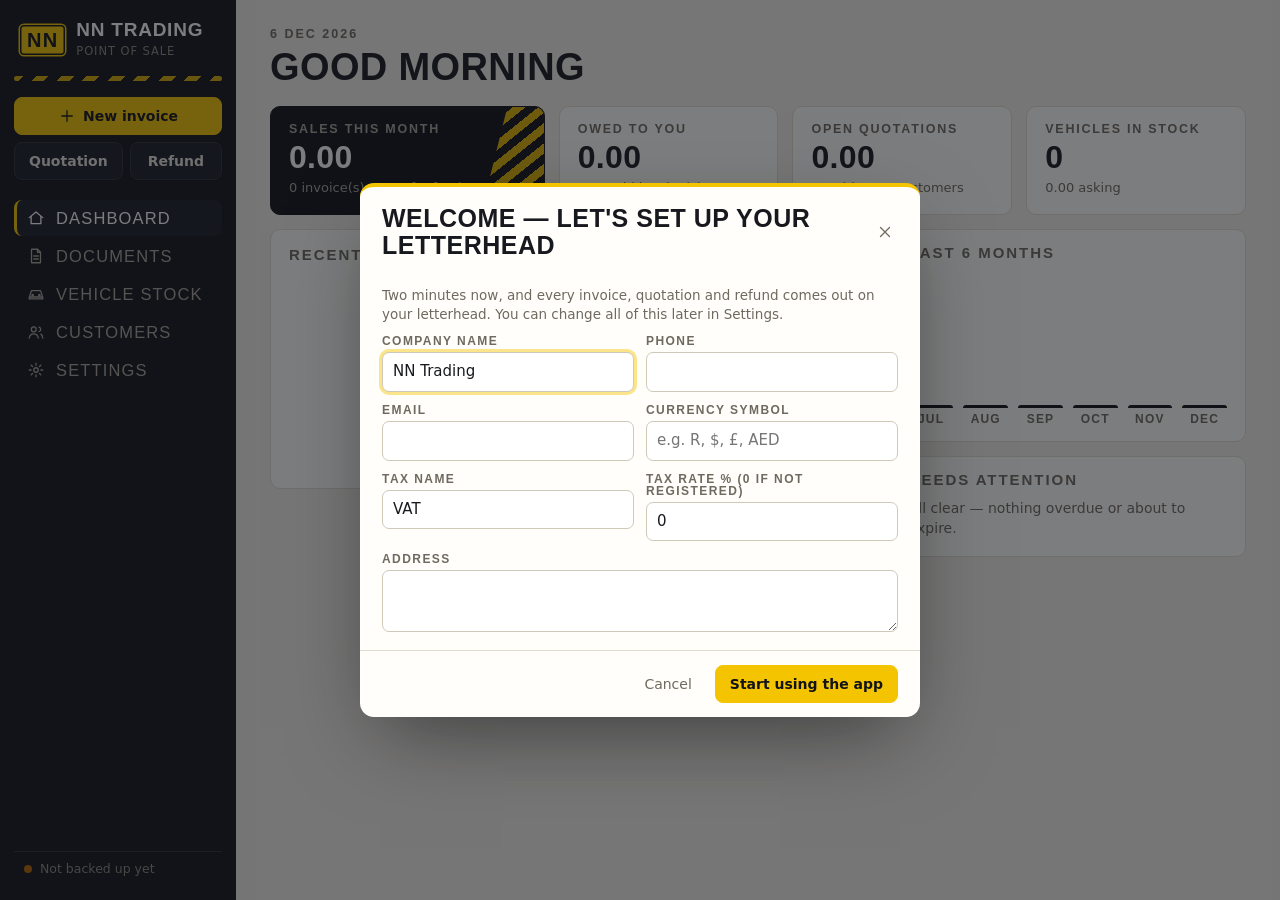
==== index.html @ a927625b "Build NN Trading point of sale Offline desktop POS for invoices, quotations and refunds on a configu" ====
<!DOCTYPE html>
<html lang="en">
<head>
<meta charset="utf-8">
<meta name="viewport" content="width=device-width, initial-scale=1">
<title>NN Trading — Point of Sale</title>
<link rel="icon" href="data:image/svg+xml,%3Csvg xmlns='http://www.w3.org/2000/svg' viewBox='0 0 64 64'%3E%3Crect width='64' height='64' rx='12' fill='%23f5c400'/%3E%3Ctext x='32' y='43' font-family='Arial Narrow,Arial' font-weight='700' font-size='30' text-anchor='middle' fill='%23111318'%3ENN%3C/text%3E%3C/svg%3E">
<link rel="stylesheet" href="assets/app.css">
</head>
<body>
<div id="app">
  <aside id="side" class="side"></aside>
  <main id="view" class="view"></main>
</div>
<div id="modal-root"></div>
<div id="toast" role="status"></div>
<div id="print-root"></div>
<script src="assets/js/store.js"></script>
<script src="assets/js/sheet.js"></script>
<script src="assets/js/app.js"></script>
</body>
</html>
---- assets/app.css ----
/* NN Trading POS */
@font-face { font-family: Barlow; font-weight: 400; src: url(fonts/barlow-latin-400-normal.woff2) format('woff2'); font-display: swap; }
@font-face { font-family: Barlow; font-weight: 500; src: url(fonts/barlow-latin-500-normal.woff2) format('woff2'); font-display: swap; }
@font-face { font-family: Barlow; font-weight: 600; src: url(fonts/barlow-latin-600-normal.woff2) format('woff2'); font-display: swap; }
@font-face { font-family: Barlow; font-weight: 700; src: url(fonts/barlow-latin-700-normal.woff2) format('woff2'); font-display: swap; }
@font-face { font-family: 'Barlow Condensed'; font-weight: 500; src: url(fonts/barlow-condensed-latin-500-normal.woff2) format('woff2'); font-display: swap; }
@font-face { font-family: 'Barlow Condensed'; font-weight: 600; src: url(fonts/barlow-condensed-latin-600-normal.woff2) format('woff2'); font-display: swap; }
@font-face { font-family: 'Barlow Condensed'; font-weight: 700; src: url(fonts/barlow-condensed-latin-700-normal.woff2) format('woff2'); font-display: swap; }

:root {
  --ink: #111318; --ink-2: #1b1e25; --ink-3: #2a2e37;
  --paper: #f2efe8; --card: #fffefb; --line: #e2ddd1; --line-2: #cfc9ba;
  --text: #17191e; --muted: #6f6a5f;
  --accent: #f5c400;
  --ok: #1f7a4d; --warn: #b86200; --bad: #c0321f; --info: #2456c4;
  --body: Barlow, 'Segoe UI', system-ui, sans-serif;
  --cond: 'Barlow Condensed', 'Arial Narrow', Barlow, sans-serif;
  --r: 10px;
}
* { box-sizing: border-box; }
html, body { margin: 0; }
body { font: 15px/1.45 var(--body); color: var(--text); background: var(--paper); -webkit-font-smoothing: antialiased; font-variant-numeric: tabular-nums; }
h1, h2, h3, h4, p { margin: 0; }
a { color: inherit; text-decoration: none; }
button, input, select, textarea { font: inherit; color: inherit; }
.ic { width: 18px; height: 18px; flex: none; }
.r { text-align: right; }
.nowrap { white-space: nowrap; }
.dim { color: var(--muted); }
.neg { color: var(--bad); } .pos { color: var(--ok); }

/* ---------- shell ---------- */
#app { display: grid; grid-template-columns: 236px minmax(0, 1fr); min-height: 100vh; }
.side { background: var(--ink); color: #d9d6ce; padding: 20px 14px 14px; display: flex; flex-direction: column; gap: 16px; position: sticky; top: 0; height: 100vh; }
.brand { display: flex; align-items: center; gap: 11px; padding: 0 6px; }
.brand img { width: 42px; height: 42px; object-fit: contain; background: #fff; border-radius: 6px; padding: 3px; }
.brand-mono { min-width: 42px; height: 30px; padding: 0 7px; display: grid; place-items: center; border-radius: 4px; color: #111318; font: 700 20px/1 var(--cond); letter-spacing: .06em; box-shadow: inset 0 0 0 1.500px #111318, 0 0 0 1.500px var(--accent); }
.brand b { display: block; color: #fff; font: 600 19px/1.100 var(--cond); letter-spacing: .04em; text-transform: uppercase; }
.brand i { display: block; font-style: normal; font-size: 11.500px; color: #8d897f; letter-spacing: .08em; text-transform: uppercase; margin-top: 2px; }
.hazard { height: 5px; border-radius: 3px; background: repeating-linear-gradient(-45deg, var(--accent) 0 9px, transparent 9px 18px); opacity: .85; }
.newbox { display: grid; gap: 7px; }
.newrow { display: grid; grid-template-columns: 1fr 1fr; gap: 7px; }
.side nav { display: grid; gap: 2px; margin-top: 4px; }
.side nav a { display: flex; align-items: center; gap: 11px; padding: 9px 10px; border-radius: 8px; font: 500 16.500px/1 var(--cond); letter-spacing: .07em; text-transform: uppercase; color: #a9a59b; border-left: 3px solid transparent; }
.side nav a:hover { color: #fff; background: var(--ink-2); }
.side nav a.on { color: #fff; background: var(--ink-2); border-left-color: var(--accent); }
.side-foot { margin-top: auto; display: flex; align-items: center; gap: 8px; font-size: 12.500px; color: #8d897f; padding: 8px 10px; border-top: 1px solid var(--ink-3); }
.side-foot:hover { color: #fff; }
.dot { width: 8px; height: 8px; border-radius: 50%; background: var(--warn); } .dot.ok { background: #3fbf7f; }

.view { padding: 28px 34px 110px; min-width: 0; }
.page-head { display: flex; align-items: flex-end; justify-content: space-between; gap: 20px; margin-bottom: 20px; }
.eyebrow { font: 600 12.500px/1 var(--cond); letter-spacing: .16em; text-transform: uppercase; color: var(--muted); margin-bottom: 7px; }
h1 { font: 700 38px/1 var(--cond); letter-spacing: .01em; text-transform: uppercase; display: flex; align-items: center; gap: 12px; flex-wrap: wrap; }
.h1-name { font-weight: 500; text-transform: none; }
h3 { font: 600 15px/1 var(--cond); letter-spacing: .13em; text-transform: uppercase; color: var(--muted); }
.backlink { display: inline-flex; align-items: center; gap: 2px; font: 600 12.500px/1 var(--cond); letter-spacing: .14em; text-transform: uppercase; color: var(--muted); margin-bottom: 8px; }
.backlink:hover { color: var(--text); }

/* ---------- buttons ---------- */
.btn { display: inline-flex; align-items: center; justify-content: center; gap: 7px; padding: 8px 14px; border-radius: 8px; border: 1px solid var(--line-2); background: var(--card); font-weight: 600; font-size: 14px; cursor: pointer; white-space: nowrap; transition: transform .06s, background .12s, border-color .12s; }
.btn:hover { border-color: var(--ink); }
.btn:active { transform: translateY(1px); }
.btn.primary { background: var(--accent); border-color: var(--accent); color: #111318; }
.btn.primary:hover { filter: brightness(1.060); border-color: #111318; }
.btn.accent { background: var(--ink); color: #fff; border-color: var(--ink); }
.btn.dark { background: var(--ink-2); border-color: var(--ink-3); color: #e6e3dc; }
.btn.dark:hover { border-color: #6b6f7a; }
.btn.ghost { border-color: transparent; background: transparent; color: var(--muted); }
.btn.ghost-dark { border-color: transparent; background: transparent; color: #a9a59b; }
.btn.danger { color: var(--bad); border-color: transparent; background: transparent; }
.btn.danger:hover { border-color: var(--bad); }
.btn.block { width: 100%; }
.btn.sm { padding: 4px 10px; font-size: 13px; }
.icon-btn { border: 0; background: transparent; padding: 4px; border-radius: 6px; cursor: pointer; color: var(--muted); display: grid; place-items: center; }
.icon-btn:hover { background: var(--line); color: var(--text); }
:focus-visible { outline: 2px solid var(--info); outline-offset: 2px; }

/* ---------- plate + pills ---------- */
.plate { display: inline-block; font: 600 15px/1 var(--cond); letter-spacing: .09em; padding: 5px 8px 4px; border-radius: 4px; background: var(--accent); color: #111318; box-shadow: inset 0 0 0 1.500px #111318; white-space: nowrap; text-transform: uppercase; }
.plate-quote { background: #fff; }
.plate-refund { background: #111318; color: #fff; }
h1 .plate { font-size: 24px; padding: 7px 11px 6px; }
.pill { display: inline-flex; align-items: center; gap: 6px; font: 600 12.500px/1 var(--cond); letter-spacing: .1em; text-transform: uppercase; padding: 5px 9px; border-radius: 99px; background: #eceae3; color: var(--muted); white-space: nowrap; }
.pill::before { content: ''; width: 6px; height: 6px; border-radius: 50%; background: currentColor; }
.pill-ok { background: #dff2e6; color: var(--ok); }
.pill-warn { background: #fbeacc; color: var(--warn); }
.pill-bad { background: #fbdcd6; color: var(--bad); }
.pill-open { background: #e1e9fb; color: var(--info); }
.pill-refund { background: #111318; color: #fff; }

/* ---------- cards / tables ---------- */
.card { background: var(--card); border: 1px solid var(--line); border-radius: var(--r); overflow: hidden; }
.card.pad { padding: 18px; }
.card.pad > h3 { margin-bottom: 14px; }
.card-head { display: flex; justify-content: space-between; align-items: center; padding: 15px 18px 11px; }
.card-head a { font-size: 13px; font-weight: 600; color: var(--muted); } .card-head a:hover { color: var(--text); }
.tbl { width: 100%; border-collapse: collapse; }
.tbl th { font: 600 12px/1 var(--cond); letter-spacing: .13em; text-transform: uppercase; color: var(--muted); text-align: left; padding: 10px 18px; border-bottom: 1px solid var(--line); }
.tbl th.r { text-align: right; }
.tbl td { padding: 11px 18px; border-bottom: 1px solid var(--line); vertical-align: middle; }
.tbl tbody tr:last-child td { border-bottom: 0; }
.tbl tbody tr { cursor: pointer; }
.tbl tbody tr:hover { background: #f8f5ee; }
.empty { padding: 44px 20px; text-align: center; display: grid; gap: 8px; justify-items: center; }
.empty b { font: 600 22px/1 var(--cond); text-transform: uppercase; letter-spacing: .04em; }
.empty p { color: var(--muted); max-width: 46ch; margin-bottom: 6px; }
.quiet { color: var(--muted); font-size: 14px; }
.card > .quiet { padding: 0 18px 18px; }
.hint { color: var(--muted); font-size: 13.500px; margin: 10px 0; }

.stats { display: grid; grid-template-columns: 1.250fr 1fr 1fr 1fr; gap: 14px; margin-bottom: 14px; }
.stat { background: var(--card); border: 1px solid var(--line); border-radius: var(--r); padding: 16px 18px; display: grid; gap: 6px; }
.stat span { font: 600 12.500px/1 var(--cond); letter-spacing: .14em; text-transform: uppercase; color: var(--muted); }
.stat b { font: 700 32px/1 var(--cond); letter-spacing: .01em; }
.stat i { font-style: normal; font-size: 13px; color: var(--muted); }
.stat-hero { background: var(--ink); border-color: var(--ink); color: #fff; position: relative; overflow: hidden; }
.stat-hero::after { content: ''; position: absolute; right: -14px; top: 0; bottom: 0; width: 64px; background: repeating-linear-gradient(-45deg, var(--accent) 0 9px, transparent 9px 18px); opacity: .9; transform: skewX(-14deg); }
.stat-hero span, .stat-hero i { color: #a9a59b; }
.dash-grid { display: grid; grid-template-columns: minmax(0, 1.700fr) minmax(280px, 1fr); gap: 14px; align-items: start; }
.dash-col { display: grid; gap: 14px; }
.bars { display: grid; grid-template-columns: repeat(6, 1fr); gap: 10px; height: 170px; padding: 6px 18px 16px; }
.bar { display: flex; flex-direction: column; justify-content: flex-end; align-items: center; gap: 5px; min-width: 0; }
.bar span { width: 100%; background: var(--ink); border-radius: 4px 4px 0 0; min-height: 2px; }
.bar:last-child span { background: var(--accent); box-shadow: inset 0 0 0 1.500px var(--ink); }
.bar em { font: 600 12px/1 var(--cond); font-style: normal; color: var(--muted); }
.bar i { font: 600 12px/1 var(--cond); font-style: normal; letter-spacing: .1em; text-transform: uppercase; color: var(--muted); }
.attn { display: flex; align-items: center; gap: 12px; padding: 10px 18px; border-top: 1px solid var(--line); }
.attn:hover { background: #f8f5ee; }
.attn span { flex: 1; min-width: 0; display: grid; } .attn i { font-style: normal; font-size: 12.500px; color: var(--bad); }

.tabs { display: flex; gap: 4px; margin-bottom: 14px; }
.tabs a { padding: 8px 14px; border-radius: 99px; font: 600 15px/1 var(--cond); letter-spacing: .09em; text-transform: uppercase; color: var(--muted); display: flex; gap: 8px; align-items: center; }
.tabs a i { font-style: normal; font-size: 12px; background: var(--line); border-radius: 99px; padding: 3px 7px; }
.tabs a.on { background: var(--ink); color: #fff; } .tabs a.on i { background: var(--accent); color: #111318; }
.search { width: min(420px, 100%); padding: 10px 14px; border-radius: 99px; border: 1px solid var(--line-2); background: var(--card); }

/* ---------- forms ---------- */
.grid { display: grid; gap: 12px; }
.g2 { grid-template-columns: repeat(2, minmax(0, 1fr)); } .g3 { grid-template-columns: repeat(3, minmax(0, 1fr)); } .g4 { grid-template-columns: repeat(4, minmax(0, 1fr)); }
.span2 { grid-column: span 2; } .span4 { grid-column: 1 / -1; } .span2g3 { grid-column: span 2; }
.grid + .grid { margin-top: 12px; }
.fld { display: grid; gap: 5px; align-content: start; min-width: 0; }
.fld > span { font: 600 12px/1 var(--cond); letter-spacing: .12em; text-transform: uppercase; color: var(--muted); }
.fld input:not([type=checkbox]):not([type=color]), .fld select, .fld textarea { width: 100%; padding: 8px 10px; border: 1px solid var(--line-2); border-radius: 7px; background: #fff; min-width: 0; }
.fld textarea { resize: vertical; min-height: 38px; }
.fld input:focus, .fld select:focus, .fld textarea:focus { outline: 0; border-color: var(--ink); box-shadow: 0 0 0 3px color-mix(in srgb, var(--accent) 45%, transparent); }
.fld output { padding: 8px 0; font-weight: 700; }
.fld + .fld:not(.grid > *) { margin-top: 12px; }
.check { display: flex; align-items: center; gap: 8px; font-size: 14px; padding: 3px 0; cursor: pointer; }
.check input { width: 16px; height: 16px; accent-color: var(--ink); }
.line { border: 1px solid var(--line); border-radius: 9px; padding: 12px 14px 14px; margin-bottom: 10px; background: #fbf9f4; border-left: 3px solid var(--ink); }
.line-top { display: flex; justify-content: space-between; align-items: center; margin-bottom: 8px; }
.line-tag { font: 600 13px/1 var(--cond); letter-spacing: .13em; text-transform: uppercase; }
.addrow { display: flex; gap: 8px; flex-wrap: wrap; margin-top: 4px; }

.editor { display: grid; grid-template-columns: minmax(0, 1fr) minmax(0, .920fr); gap: 22px; align-items: start; }
.ed-form { display: grid; gap: 14px; min-width: 0; }
.ed-form .page-head { margin-bottom: 4px; }
.ed-prev { position: sticky; top: 20px; min-width: 0; }
.prev-label { font: 600 12.500px/1 var(--cond); letter-spacing: .16em; text-transform: uppercase; color: var(--muted); margin-bottom: 9px; }
.sheet-fit { width: 100%; overflow: hidden; }
.sheet-fit .sheet { box-shadow: 0 1px 2px rgba(17, 19, 24, .08), 0 14px 34px -14px rgba(17, 19, 24, .3); }
.actionbar { position: fixed; left: 236px; right: 0; bottom: 0; background: var(--ink); color: #fff; display: flex; align-items: center; gap: 10px; padding: 12px 34px; z-index: 20; }
.ab-total { margin-right: auto; display: flex; align-items: baseline; gap: 12px; }
.ab-total span { font: 600 13px/1 var(--cond); letter-spacing: .16em; text-transform: uppercase; color: #a9a59b; }
.ab-total b { font: 700 30px/1 var(--cond); color: var(--accent); }

.toolbar { display: flex; gap: 8px; flex-wrap: wrap; margin-bottom: 18px; }
.docview { display: grid; grid-template-columns: minmax(0, 1fr) 290px; gap: 22px; align-items: start; }
.docview .sheet-fit { max-width: 860px; }
.doc-side { display: grid; gap: 14px; position: sticky; top: 20px; }
.kv { display: flex; justify-content: space-between; padding: 5px 0; } .kv span { color: var(--muted); }
.kv-big { border-top: 1px solid var(--line); margin-top: 6px; padding-top: 11px; } .kv-big b { font: 700 26px/1 var(--cond); }
.payrow { display: flex; justify-content: space-between; align-items: center; padding: 7px 0; border-bottom: 1px solid var(--line); }
.payrow span { display: grid; } .payrow i { font-style: normal; font-size: 12.500px; color: var(--muted); }
.doc-side .btn.block { margin-top: 12px; }
.linkrow { display: flex; justify-content: space-between; align-items: center; padding: 6px 0; } .linkrow i { font-style: normal; color: var(--muted); font-size: 13.500px; }

/* ---------- stock ---------- */
.veh-grid { display: grid; grid-template-columns: repeat(auto-fill, minmax(330px, 1fr)); gap: 14px; }
.veh { background: var(--card); border: 1px solid var(--line); border-radius: var(--r); padding: 16px 18px; display: grid; gap: 12px; border-top: 3px solid var(--ink); }
.veh.is-sold { border-top-color: var(--ok); }
.veh-top { display: flex; justify-content: space-between; gap: 10px; align-items: flex-start; }
.veh h3 { font: 700 23px/1.100 var(--cond); letter-spacing: .01em; color: var(--text); }
.veh p { color: var(--muted); font-size: 13.500px; margin-top: 3px; }
.veh-ids { display: flex; gap: 10px; align-items: center; flex-wrap: wrap; min-height: 24px; }
.vin { font: 500 13.500px/1 var(--cond); letter-spacing: .1em; color: var(--muted); }
.veh-money { display: grid; grid-template-columns: repeat(3, 1fr); gap: 8px; padding: 10px 0; border-top: 1px dashed var(--line-2); border-bottom: 1px dashed var(--line-2); }
.veh-money span { display: block; font: 600 11.500px/1 var(--cond); letter-spacing: .12em; text-transform: uppercase; color: var(--muted); margin-bottom: 5px; }
.veh-money b { font: 700 18px/1 var(--cond); }
.veh-acts { display: flex; gap: 8px; } .veh-acts .ghost { margin-left: auto; }

/* ---------- settings ---------- */
.lh-opts { display: flex; gap: 26px; flex-wrap: wrap; margin-bottom: 14px; }
.logo-row { display: flex; align-items: center; gap: 10px; }
.logo-row img { height: 44px; max-width: 130px; object-fit: contain; border: 1px solid var(--line); border-radius: 6px; padding: 3px; background: #fff; }
.logo-none { font-size: 13px; color: var(--muted); }
.swatches { display: flex; gap: 7px; align-items: center; }
.sw { width: 28px; height: 28px; border-radius: 50%; border: 2px solid #fff; box-shadow: 0 0 0 1px var(--line-2); cursor: pointer; padding: 0; }
.sw.on { box-shadow: 0 0 0 2px var(--ink); }
.swatches input[type=color] { width: 32px; height: 32px; padding: 0; border: 0; background: none; cursor: pointer; }
.seg { display: inline-flex; border: 1px solid var(--line-2); border-radius: 8px; overflow: hidden; }
.seg button { border: 0; background: #fff; padding: 7px 13px; font-weight: 600; font-size: 13.500px; cursor: pointer; }
.seg button.on { background: var(--ink); color: #fff; }
.numbox { display: grid; gap: 8px; padding: 12px; border: 1px solid var(--line); border-radius: 9px; background: #fbf9f4; }
.numbox b { font: 600 15px/1 var(--cond); letter-spacing: .1em; text-transform: uppercase; }
.numbox .fld + .fld { margin-top: 0; }

/* ---------- modal / toast ---------- */
.modal-back { position: fixed; inset: 0; background: rgba(17, 19, 24, .55); display: grid; place-items: center; padding: 20px; z-index: 50; }
.modal { background: var(--card); border-radius: 14px; width: min(560px, 100%); max-height: calc(100vh - 40px); display: flex; flex-direction: column; box-shadow: 0 30px 80px -20px rgba(0, 0, 0, .5); border-top: 4px solid var(--accent); }
.modal.wide { width: min(780px, 100%); }
.modal header { display: flex; justify-content: space-between; align-items: center; padding: 18px 22px 6px; }
.modal h2 { font: 700 25px/1.100 var(--cond); text-transform: uppercase; letter-spacing: .02em; }
.modal-body { padding: 10px 22px 18px; overflow: auto; }
.modal footer { display: flex; justify-content: flex-end; gap: 8px; padding: 14px 22px; border-top: 1px solid var(--line); }
.pickrow { width: 100%; display: flex; justify-content: space-between; align-items: center; gap: 12px; padding: 12px 14px; border: 1px solid var(--line); border-radius: 9px; background: #fff; cursor: pointer; text-align: left; margin-bottom: 8px; }
.pickrow:hover { border-color: var(--ink); }
.pickrow span { display: grid; } .pickrow i { font-style: normal; font-size: 13px; color: var(--muted); }
#toast { position: fixed; bottom: 84px; left: 50%; transform: translate(-50%, 20px); background: var(--ink); color: #fff; padding: 10px 18px; border-radius: 99px; font-weight: 600; opacity: 0; pointer-events: none; transition: .2s; z-index: 60; border-left: 4px solid var(--accent); }
#toast.on { opacity: 1; transform: translate(-50%, 0); }

/* ---------- the A4 sheet (letterhead) ---------- */
.sheet { --accent: #f5c400; width: 794px; min-height: 1123px; background: #fff; color: #14161a; padding: 46px 52px 40px; font: 12.500px/1.450 var(--body); display: flex; flex-direction: column; position: relative; -webkit-print-color-adjust: exact; print-color-adjust: exact; }
.sheet h4 { font: 600 10.500px/1 var(--cond); letter-spacing: .16em; text-transform: uppercase; color: #77726a; margin-bottom: 6px; }
.lh { display: flex; justify-content: space-between; align-items: center; gap: 30px; }
.lh-brand { display: flex; align-items: center; gap: 13px; }
.lh-logo { max-height: 54px; max-width: 150px; object-fit: contain; }
.lh-mono { font: 700 25px/1 var(--cond); letter-spacing: .07em; padding: 8px 10px 7px; background: var(--accent); color: #111318; border-radius: 5px; box-shadow: inset 0 0 0 2px #111318; }
.lh-name { font: 700 27px/1 var(--cond); letter-spacing: .05em; text-transform: uppercase; }
.lh-tag { font: 500 11.500px/1 var(--cond); letter-spacing: .2em; text-transform: uppercase; color: #77726a; margin-top: 5px; }
.lh-contact { text-align: right; font-size: 11px; line-height: 1.500; color: #3d4047; }
.lh-contact b { font: 700 10px/1 var(--cond); color: #111318; background: var(--accent); padding: 1px 4px; border-radius: 2px; margin-right: 3px; }
.lh-rule { height: 3px; margin: 14px 0 26px; background: linear-gradient(90deg, #111318 0 calc(100% - 96px), transparent 0), repeating-linear-gradient(-45deg, var(--accent) 0 6px, #111318 6px 12px); }
.lh-band .lh { background: #111318; color: #fff; margin: -46px -52px 0; padding: 30px 52px 26px; }
.lh-band .lh-contact { color: #c9c6be; } .lh-band .lh-tag { color: #a9a59b; }
.lh-band .lh-mono { box-shadow: none; }
.lh-band .lh-rule { margin: 0 -52px 26px; height: 7px; background: repeating-linear-gradient(-45deg, var(--accent) 0 8px, #111318 8px 16px); }
.lh-centre .lh { flex-direction: column; gap: 10px; text-align: center; }
.lh-centre .lh-brand { flex-direction: column; gap: 9px; }
.lh-centre .lh-contact { text-align: center; display: flex; flex-wrap: wrap; gap: 3px 16px; justify-content: center; }
.lh-centre .lh-contact br { display: none; }

.doc-head { display: flex; justify-content: space-between; align-items: flex-end; gap: 30px; margin-bottom: 22px; }
.doc-title { font: 700 40px/.900 var(--cond); text-transform: uppercase; letter-spacing: .01em; margin-bottom: 10px; }
.sheet .plate { font-size: 17px; padding: 6px 10px 5px; box-shadow: inset 0 0 0 1.500px #111318; }
.meta { min-width: 215px; }
.meta-row { display: flex; justify-content: space-between; gap: 20px; padding: 4px 0; border-bottom: 1px solid #e6e2d8; }
.meta-row span { font: 600 10.500px/1.600 var(--cond); letter-spacing: .14em; text-transform: uppercase; color: #77726a; }
.party { margin-bottom: 22px; padding-left: 12px; border-left: 3px solid var(--accent); }
.party-name { font-weight: 700; font-size: 15px; } .ghost { color: #c5c0b4; font-weight: 500; }
.party-lines { color: #3d4047; font-size: 11.500px; }

.items { width: 100%; border-collapse: collapse; }
.items th { background: #111318; color: #fff; font: 600 10.500px/1 var(--cond); letter-spacing: .15em; text-transform: uppercase; text-align: left; padding: 8px 10px; }
.items th.r, .items td.r { text-align: right; white-space: nowrap; }
.items td { padding: 10px; border-bottom: 1px solid #e6e2d8; vertical-align: top; }
.items tr { break-inside: avoid; }
.c-n { width: 30px; color: #9a958a; font: 600 12px/1.600 var(--cond); }
.it-title { font-weight: 700; font-size: 13px; }
.it-note { color: #55585f; font-size: 11.500px; margin-top: 3px; }
.it-empty { color: #c5c0b4; padding: 22px 10px; }
.specs { display: flex; flex-wrap: wrap; gap: 4px 14px; margin-top: 5px; }
.spec { font-size: 11.500px; white-space: nowrap; }
.spec i { font: 600 9.500px/1 var(--cond); font-style: normal; letter-spacing: .14em; text-transform: uppercase; color: #77726a; margin-right: 5px; }

.summary { display: flex; justify-content: space-between; gap: 34px; margin-top: 18px; break-inside: avoid; }
.sum-left { flex: 1; min-width: 0; display: grid; gap: 14px; align-content: start; }
.blk p { font-size: 11.500px; color: #2c2f36; }
.payline { display: flex; justify-content: space-between; gap: 12px; }
.totals { width: 270px; position: relative; align-self: flex-start; }
.t-row { display: flex; justify-content: space-between; gap: 16px; padding: 5px 10px; }
.t-total { background: #111318; color: #fff; margin-top: 6px; padding: 10px; border-radius: 4px; font: 700 20px/1 var(--cond); letter-spacing: .03em; text-transform: uppercase; align-items: baseline; border-left: 5px solid var(--accent); }
.t-small { font-size: 11px; color: #77726a; padding-top: 6px; }
.t-due { font-weight: 700; border-top: 2px solid #111318; margin-top: 4px; padding-top: 8px; font-size: 14px; }
.stamp { position: absolute; right: 8px; top: calc(100% + 18px); font: 700 30px/1 var(--cond); letter-spacing: .14em; text-transform: uppercase; color: #1f7a4d; border: 3px solid currentColor; border-radius: 6px; padding: 6px 14px 4px; transform: rotate(-8deg); opacity: .8; }
.stamp-ref { color: #c0321f; }

.sigs { display: grid; grid-template-columns: 1.300fr .700fr 1.300fr; gap: 26px; margin-top: auto; padding-top: 56px; break-inside: avoid; }
.sigs span { display: block; border-bottom: 1px solid #111318; height: 26px; }
.sigs em { font: 600 10px/1 var(--cond); font-style: normal; letter-spacing: .14em; text-transform: uppercase; color: #77726a; display: block; margin-top: 6px; }
.terms { margin-top: 22px; break-inside: avoid; } .terms p { font-size: 10.500px; color: #55585f; }
.sigs + .terms { margin-top: 22px; }
.sheet > .terms:not(.sigs + .terms) { margin-top: auto; padding-top: 30px; }
.sheet-foot { display: flex; justify-content: space-between; gap: 20px; margin-top: 16px; padding-top: 9px; border-top: 1px solid #111318; font: 500 10.500px/1.300 var(--cond); letter-spacing: .12em; text-transform: uppercase; color: #55585f; }

#print-root { display: none; }

@media (max-width: 1180px) {
  .editor, .docview, .dash-grid { grid-template-columns: minmax(0, 1fr); }
  .ed-prev, .doc-side { position: static; }
  .stats { grid-template-columns: 1fr 1fr; }
}

@page { size: A4; margin: 0; }
@media print {
  body { background: #fff; }
  #app, #modal-root, #toast { display: none !important; }
  #print-root { display: block; }
  #print-root .sheet { zoom: 1 !important; width: 210mm; min-height: 296mm; box-shadow: none; }
}

/* refinements */
.lh-opts .fld { margin-top: 0 !important; }
.tbl td:nth-child(3) { white-space: nowrap; }
.tbl td.dim { max-width: 260px; overflow: hidden; text-overflow: ellipsis; white-space: nowrap; }
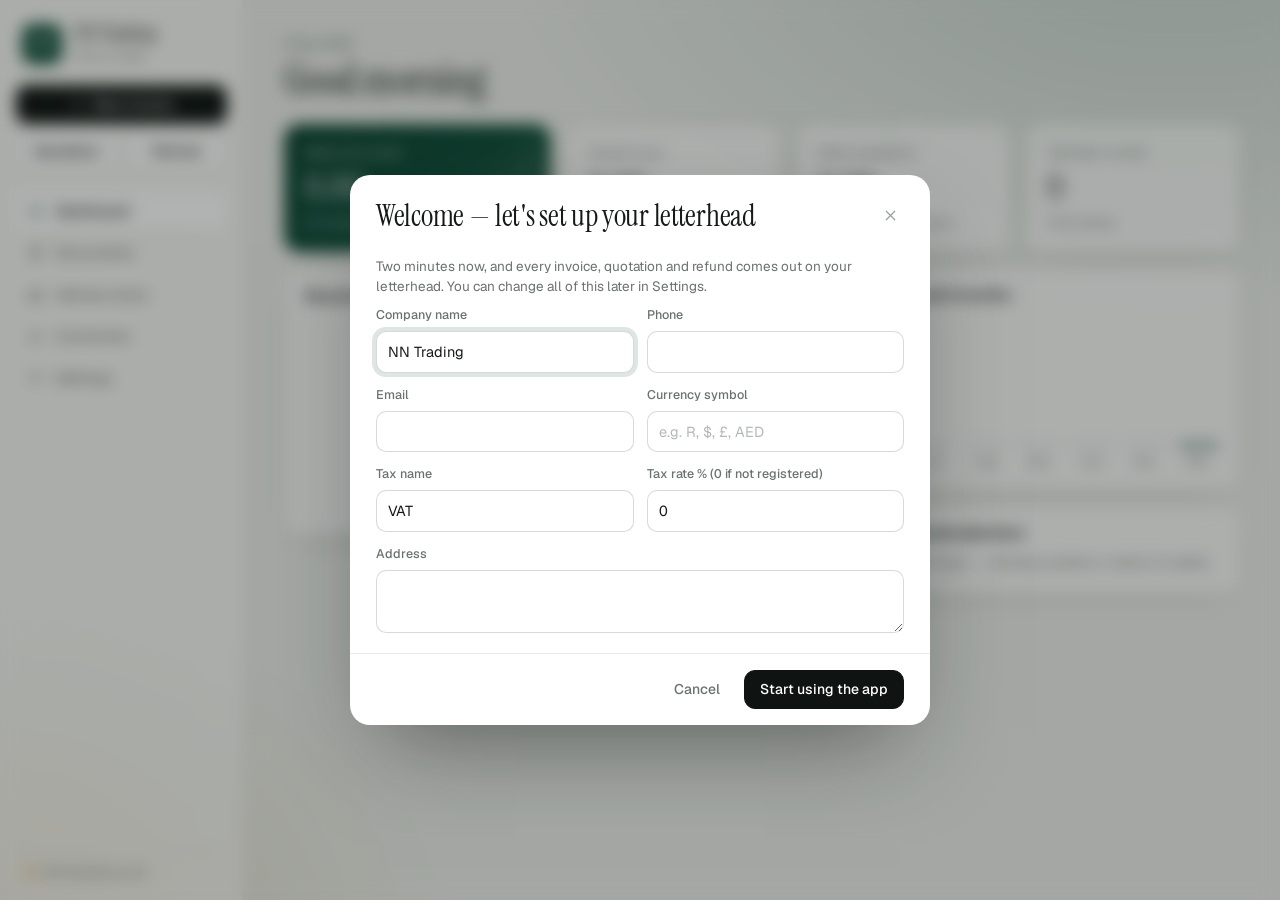
==== commit a8adb63f: "Redesign with a clean frosted-glass look and green accent Replace the yellow industrial theme with a" ====
--- a/index.html
+++ b/index.html
@@ -4,7 +4,7 @@
 <meta charset="utf-8">
 <meta name="viewport" content="width=device-width, initial-scale=1">
 <title>NN Trading — Point of Sale</title>
-<link rel="icon" href="data:image/svg+xml,%3Csvg xmlns='http://www.w3.org/2000/svg' viewBox='0 0 64 64'%3E%3Crect width='64' height='64' rx='12' fill='%23f5c400'/%3E%3Ctext x='32' y='43' font-family='Arial Narrow,Arial' font-weight='700' font-size='30' text-anchor='middle' fill='%23111318'%3ENN%3C/text%3E%3C/svg%3E">
+<link rel="icon" href="data:image/svg+xml,%3Csvg xmlns='http://www.w3.org/2000/svg' viewBox='0 0 64 64'%3E%3Crect width='64' height='64' rx='16' fill='%230f4d3a'/%3E%3Ctext x='32' y='43' font-family='Georgia,serif' font-style='italic' font-size='30' text-anchor='middle' fill='%23fff'%3ENN%3C/text%3E%3C/svg%3E">
 <link rel="stylesheet" href="assets/app.css">
 </head>
 <body>
--- a/assets/app.css
+++ b/assets/app.css
@@ -1,289 +1,303 @@
 /* NN Trading POS */
-@font-face { font-family: Barlow; font-weight: 400; src: url(fonts/barlow-latin-400-normal.woff2) format('woff2'); font-display: swap; }
-@font-face { font-family: Barlow; font-weight: 500; src: url(fonts/barlow-latin-500-normal.woff2) format('woff2'); font-display: swap; }
-@font-face { font-family: Barlow; font-weight: 600; src: url(fonts/barlow-latin-600-normal.woff2) format('woff2'); font-display: swap; }
-@font-face { font-family: Barlow; font-weight: 700; src: url(fonts/barlow-latin-700-normal.woff2) format('woff2'); font-display: swap; }
-@font-face { font-family: 'Barlow Condensed'; font-weight: 500; src: url(fonts/barlow-condensed-latin-500-normal.woff2) format('woff2'); font-display: swap; }
-@font-face { font-family: 'Barlow Condensed'; font-weight: 600; src: url(fonts/barlow-condensed-latin-600-normal.woff2) format('woff2'); font-display: swap; }
-@font-face { font-family: 'Barlow Condensed'; font-weight: 700; src: url(fonts/barlow-condensed-latin-700-normal.woff2) format('woff2'); font-display: swap; }
+@font-face { font-family: Geist; font-weight: 100 900; src: url(fonts/geist-latin-wght-normal.woff2) format('woff2'); font-display: swap; }
+@font-face { font-family: 'Instrument Serif'; font-weight: 400; src: url(fonts/instrument-serif-latin-400-normal.woff2) format('woff2'); font-display: swap; }
+@font-face { font-family: 'Instrument Serif'; font-weight: 400; font-style: italic; src: url(fonts/instrument-serif-latin-400-italic.woff2) format('woff2'); font-display: swap; }
 
 :root {
-  --ink: #111318; --ink-2: #1b1e25; --ink-3: #2a2e37;
-  --paper: #f2efe8; --card: #fffefb; --line: #e2ddd1; --line-2: #cfc9ba;
-  --text: #17191e; --muted: #6f6a5f;
-  --accent: #f5c400;
-  --ok: #1f7a4d; --warn: #b86200; --bad: #c0321f; --info: #2456c4;
-  --body: Barlow, 'Segoe UI', system-ui, sans-serif;
-  --cond: 'Barlow Condensed', 'Arial Narrow', Barlow, sans-serif;
-  --r: 10px;
+  --accent: #0f4d3a; --on-accent: #fff;
+  --accent-soft: color-mix(in srgb, var(--accent) 9%, #fff);
+  --ink: #0f1412; --text: #151a18; --muted: #6a726e; --faint: #98a09c;
+  --bg: #eceeea; --glass: rgba(255, 255, 255, .66); --solid: #fff;
+  --line: rgba(15, 20, 18, .09); --line-2: rgba(15, 20, 18, .16);
+  --ok: #17694a; --warn: #9a5b00; --bad: #b3261e; --info: #2b4f9e;
+  --body: Geist, 'Segoe UI', system-ui, sans-serif;
+  --serif: 'Instrument Serif', Georgia, 'Times New Roman', serif;
+  --r: 16px;
+  --shadow: 0 1px 1px rgba(15, 20, 18, .03), 0 10px 30px -18px rgba(15, 20, 18, .22);
 }
 * { box-sizing: border-box; }
 html, body { margin: 0; }
-body { font: 15px/1.45 var(--body); color: var(--text); background: var(--paper); -webkit-font-smoothing: antialiased; font-variant-numeric: tabular-nums; }
+body {
+  font: 14.500px/1.500 var(--body); color: var(--text); -webkit-font-smoothing: antialiased; font-variant-numeric: tabular-nums;
+  background:
+    radial-gradient(1100px 620px at 92% -8%, color-mix(in srgb, var(--accent) 16%, transparent), transparent 62%),
+    radial-gradient(900px 620px at -6% 104%, rgba(214, 199, 172, .55), transparent 60%),
+    var(--bg);
+  background-attachment: fixed;
+}
 h1, h2, h3, h4, p { margin: 0; }
 a { color: inherit; text-decoration: none; }
 button, input, select, textarea { font: inherit; color: inherit; }
-.ic { width: 18px; height: 18px; flex: none; }
+.ic { width: 17px; height: 17px; flex: none; }
 .r { text-align: right; }
 .nowrap { white-space: nowrap; }
 .dim { color: var(--muted); }
 .neg { color: var(--bad); } .pos { color: var(--ok); }
 
 /* ---------- shell ---------- */
-#app { display: grid; grid-template-columns: 236px minmax(0, 1fr); min-height: 100vh; }
-.side { background: var(--ink); color: #d9d6ce; padding: 20px 14px 14px; display: flex; flex-direction: column; gap: 16px; position: sticky; top: 0; height: 100vh; }
-.brand { display: flex; align-items: center; gap: 11px; padding: 0 6px; }
-.brand img { width: 42px; height: 42px; object-fit: contain; background: #fff; border-radius: 6px; padding: 3px; }
-.brand-mono { min-width: 42px; height: 30px; padding: 0 7px; display: grid; place-items: center; border-radius: 4px; color: #111318; font: 700 20px/1 var(--cond); letter-spacing: .06em; box-shadow: inset 0 0 0 1.500px #111318, 0 0 0 1.500px var(--accent); }
-.brand b { display: block; color: #fff; font: 600 19px/1.100 var(--cond); letter-spacing: .04em; text-transform: uppercase; }
-.brand i { display: block; font-style: normal; font-size: 11.500px; color: #8d897f; letter-spacing: .08em; text-transform: uppercase; margin-top: 2px; }
-.hazard { height: 5px; border-radius: 3px; background: repeating-linear-gradient(-45deg, var(--accent) 0 9px, transparent 9px 18px); opacity: .85; }
-.newbox { display: grid; gap: 7px; }
-.newrow { display: grid; grid-template-columns: 1fr 1fr; gap: 7px; }
-.side nav { display: grid; gap: 2px; margin-top: 4px; }
-.side nav a { display: flex; align-items: center; gap: 11px; padding: 9px 10px; border-radius: 8px; font: 500 16.500px/1 var(--cond); letter-spacing: .07em; text-transform: uppercase; color: #a9a59b; border-left: 3px solid transparent; }
-.side nav a:hover { color: #fff; background: var(--ink-2); }
-.side nav a.on { color: #fff; background: var(--ink-2); border-left-color: var(--accent); }
-.side-foot { margin-top: auto; display: flex; align-items: center; gap: 8px; font-size: 12.500px; color: #8d897f; padding: 8px 10px; border-top: 1px solid var(--ink-3); }
-.side-foot:hover { color: #fff; }
-.dot { width: 8px; height: 8px; border-radius: 50%; background: var(--warn); } .dot.ok { background: #3fbf7f; }
-
-.view { padding: 28px 34px 110px; min-width: 0; }
-.page-head { display: flex; align-items: flex-end; justify-content: space-between; gap: 20px; margin-bottom: 20px; }
-.eyebrow { font: 600 12.500px/1 var(--cond); letter-spacing: .16em; text-transform: uppercase; color: var(--muted); margin-bottom: 7px; }
-h1 { font: 700 38px/1 var(--cond); letter-spacing: .01em; text-transform: uppercase; display: flex; align-items: center; gap: 12px; flex-wrap: wrap; }
-.h1-name { font-weight: 500; text-transform: none; }
-h3 { font: 600 15px/1 var(--cond); letter-spacing: .13em; text-transform: uppercase; color: var(--muted); }
-.backlink { display: inline-flex; align-items: center; gap: 2px; font: 600 12.500px/1 var(--cond); letter-spacing: .14em; text-transform: uppercase; color: var(--muted); margin-bottom: 8px; }
+#app { display: grid; grid-template-columns: 244px minmax(0, 1fr); min-height: 100vh; }
+.side { background: rgba(255, 255, 255, .5); backdrop-filter: blur(22px) saturate(1.300); -webkit-backdrop-filter: blur(22px) saturate(1.300); border-right: 1px solid var(--line); padding: 22px 16px 14px; display: flex; flex-direction: column; gap: 20px; position: sticky; top: 0; height: 100vh; }
+.brand { display: flex; align-items: center; gap: 12px; padding: 0 6px; }
+.brand img { width: 40px; height: 40px; object-fit: contain; background: #fff; border-radius: 11px; padding: 3px; border: 1px solid var(--line); }
+.brand-mono { min-width: 40px; height: 40px; padding: 0 8px; display: grid; place-items: center; border-radius: 11px; background: var(--accent); color: var(--on-accent); font: italic 400 21px/1 var(--serif); letter-spacing: .02em; }
+.brand b { display: block; font: 400 21px/1.100 var(--serif); letter-spacing: -.005em; }
+.brand i { display: block; font-style: normal; font-size: 12px; color: var(--muted); margin-top: 2px; }
+.newbox { display: grid; gap: 8px; }
+.newrow { display: grid; grid-template-columns: 1fr 1fr; gap: 8px; }
+.side nav { display: grid; gap: 2px; }
+.side nav a { display: flex; align-items: center; gap: 11px; padding: 9px 11px; border-radius: 11px; font-weight: 500; color: var(--muted); }
+.side nav a:hover { color: var(--text); background: rgba(255, 255, 255, .6); }
+.side nav a.on { color: var(--text); background: var(--solid); box-shadow: var(--shadow); }
+.side nav a.on .ic { color: var(--accent); }
+.side-foot { margin-top: auto; display: flex; align-items: center; gap: 9px; font-size: 12.500px; color: var(--muted); padding: 10px 11px 4px; border-top: 1px solid var(--line); }
+.side-foot:hover { color: var(--text); }
+.dot { width: 7px; height: 7px; border-radius: 50%; background: #d08a1c; } .dot.ok { background: #2f9e6f; }
+
+.view { padding: 34px 40px 120px; min-width: 0; max-width: 1560px; }
+.page-head { display: flex; align-items: flex-end; justify-content: space-between; gap: 20px; margin-bottom: 22px; }
+.eyebrow { font-size: 13px; color: var(--muted); margin-bottom: 4px; }
+h1 { font: 400 42px/1.050 var(--serif); letter-spacing: -.012em; display: flex; align-items: center; gap: 14px; flex-wrap: wrap; }
+.h1-name { font-style: italic; }
+h3 { font: 600 14.500px/1.200 var(--body); letter-spacing: -.005em; }
+.backlink { display: inline-flex; align-items: center; gap: 2px; font-size: 13px; color: var(--muted); margin-bottom: 6px; margin-left: -5px; }
 .backlink:hover { color: var(--text); }
 
 /* ---------- buttons ---------- */
-.btn { display: inline-flex; align-items: center; justify-content: center; gap: 7px; padding: 8px 14px; border-radius: 8px; border: 1px solid var(--line-2); background: var(--card); font-weight: 600; font-size: 14px; cursor: pointer; white-space: nowrap; transition: transform .06s, background .12s, border-color .12s; }
-.btn:hover { border-color: var(--ink); }
+.btn { display: inline-flex; align-items: center; justify-content: center; gap: 7px; padding: 8px 15px; border-radius: 11px; border: 1px solid var(--line-2); background: var(--solid); font-weight: 500; font-size: 14px; cursor: pointer; white-space: nowrap; transition: transform .06s, background .15s, border-color .15s, box-shadow .15s; }
+.btn:hover { border-color: rgba(15, 20, 18, .34); }
 .btn:active { transform: translateY(1px); }
-.btn.primary { background: var(--accent); border-color: var(--accent); color: #111318; }
-.btn.primary:hover { filter: brightness(1.060); border-color: #111318; }
-.btn.accent { background: var(--ink); color: #fff; border-color: var(--ink); }
-.btn.dark { background: var(--ink-2); border-color: var(--ink-3); color: #e6e3dc; }
-.btn.dark:hover { border-color: #6b6f7a; }
-.btn.ghost { border-color: transparent; background: transparent; color: var(--muted); }
-.btn.ghost-dark { border-color: transparent; background: transparent; color: #a9a59b; }
+.btn.primary { background: var(--ink); border-color: var(--ink); color: #fff; }
+.btn.primary:hover { background: #232a27; }
+.btn.accent { background: var(--accent); color: var(--on-accent); border-color: var(--accent); }
+.btn.accent:hover { filter: brightness(1.120); }
+.btn.dark { background: rgba(255, 255, 255, .7); }
+.btn.ghost, .btn.ghost-dark { border-color: transparent; background: transparent; color: var(--muted); }
+.btn.ghost:hover, .btn.ghost-dark:hover { background: rgba(15, 20, 18, .05); color: var(--text); }
 .btn.danger { color: var(--bad); border-color: transparent; background: transparent; }
-.btn.danger:hover { border-color: var(--bad); }
+.btn.danger:hover { background: rgba(179, 38, 30, .07); }
 .btn.block { width: 100%; }
-.btn.sm { padding: 4px 10px; font-size: 13px; }
-.icon-btn { border: 0; background: transparent; padding: 4px; border-radius: 6px; cursor: pointer; color: var(--muted); display: grid; place-items: center; }
-.icon-btn:hover { background: var(--line); color: var(--text); }
-:focus-visible { outline: 2px solid var(--info); outline-offset: 2px; }
-
-/* ---------- plate + pills ---------- */
-.plate { display: inline-block; font: 600 15px/1 var(--cond); letter-spacing: .09em; padding: 5px 8px 4px; border-radius: 4px; background: var(--accent); color: #111318; box-shadow: inset 0 0 0 1.500px #111318; white-space: nowrap; text-transform: uppercase; }
-.plate-quote { background: #fff; }
-.plate-refund { background: #111318; color: #fff; }
-h1 .plate { font-size: 24px; padding: 7px 11px 6px; }
-.pill { display: inline-flex; align-items: center; gap: 6px; font: 600 12.500px/1 var(--cond); letter-spacing: .1em; text-transform: uppercase; padding: 5px 9px; border-radius: 99px; background: #eceae3; color: var(--muted); white-space: nowrap; }
+.btn.sm { padding: 4px 11px; font-size: 13px; border-radius: 9px; }
+.icon-btn { border: 0; background: transparent; padding: 5px; border-radius: 8px; cursor: pointer; color: var(--faint); display: grid; place-items: center; }
+.icon-btn:hover { background: rgba(15, 20, 18, .06); color: var(--text); }
+:focus-visible { outline: 2px solid color-mix(in srgb, var(--accent) 60%, transparent); outline-offset: 2px; }
+
+/* ---------- document number chip + status pills ---------- */
+.plate { display: inline-block; font: 500 13px/1 var(--body); letter-spacing: .02em; padding: 6px 9px; border-radius: 8px; background: var(--accent-soft); color: var(--accent); white-space: nowrap; border: 1px solid color-mix(in srgb, var(--accent) 16%, transparent); }
+.plate-quote { background: #fff; color: var(--text); border-color: var(--line-2); }
+.plate-refund { background: #f7eceb; color: #8c2a23; border-color: rgba(140, 42, 35, .16); }
+h1 .plate { font-size: 15px; padding: 8px 12px; transform: translateY(-2px); }
+.pill { display: inline-flex; align-items: center; gap: 7px; font-size: 12.500px; font-weight: 500; line-height: 1; padding: 5px 10px 5px 8px; border-radius: 99px; background: rgba(15, 20, 18, .05); color: var(--muted); white-space: nowrap; font-family: var(--body); }
 .pill::before { content: ''; width: 6px; height: 6px; border-radius: 50%; background: currentColor; }
-.pill-ok { background: #dff2e6; color: var(--ok); }
-.pill-warn { background: #fbeacc; color: var(--warn); }
-.pill-bad { background: #fbdcd6; color: var(--bad); }
-.pill-open { background: #e1e9fb; color: var(--info); }
-.pill-refund { background: #111318; color: #fff; }
+.pill-ok { background: #e2f1ea; color: var(--ok); }
+.pill-warn { background: #f8ecd4; color: var(--warn); }
+.pill-bad { background: #f8e1df; color: var(--bad); }
+.pill-open { background: #e4eaf7; color: var(--info); }
+.pill-refund { background: #f7eceb; color: #8c2a23; }
 
 /* ---------- cards / tables ---------- */
-.card { background: var(--card); border: 1px solid var(--line); border-radius: var(--r); overflow: hidden; }
-.card.pad { padding: 18px; }
-.card.pad > h3 { margin-bottom: 14px; }
-.card-head { display: flex; justify-content: space-between; align-items: center; padding: 15px 18px 11px; }
-.card-head a { font-size: 13px; font-weight: 600; color: var(--muted); } .card-head a:hover { color: var(--text); }
+.card { background: var(--glass); backdrop-filter: blur(18px); -webkit-backdrop-filter: blur(18px); border: 1px solid rgba(255, 255, 255, .8); outline: 1px solid var(--line); outline-offset: -1px; border-radius: var(--r); overflow: hidden; box-shadow: var(--shadow); }
+.card.pad { padding: 20px; }
+.card.pad > h3 { margin-bottom: 15px; }
+.card-head { display: flex; justify-content: space-between; align-items: center; padding: 17px 20px 10px; }
+.card-head a { font-size: 13px; color: var(--muted); } .card-head a:hover { color: var(--accent); }
 .tbl { width: 100%; border-collapse: collapse; }
-.tbl th { font: 600 12px/1 var(--cond); letter-spacing: .13em; text-transform: uppercase; color: var(--muted); text-align: left; padding: 10px 18px; border-bottom: 1px solid var(--line); }
+.tbl th { font-size: 12.500px; font-weight: 500; color: var(--muted); text-align: left; padding: 9px 20px; border-bottom: 1px solid var(--line); }
 .tbl th.r { text-align: right; }
-.tbl td { padding: 11px 18px; border-bottom: 1px solid var(--line); vertical-align: middle; }
+.tbl td { padding: 13px 20px; border-bottom: 1px solid var(--line); vertical-align: middle; }
+.tbl td b { font-weight: 600; }
+.tbl td:nth-child(3) { white-space: nowrap; }
+.tbl td.dim { max-width: 260px; overflow: hidden; text-overflow: ellipsis; white-space: nowrap; }
 .tbl tbody tr:last-child td { border-bottom: 0; }
-.tbl tbody tr { cursor: pointer; }
-.tbl tbody tr:hover { background: #f8f5ee; }
-.empty { padding: 44px 20px; text-align: center; display: grid; gap: 8px; justify-items: center; }
-.empty b { font: 600 22px/1 var(--cond); text-transform: uppercase; letter-spacing: .04em; }
-.empty p { color: var(--muted); max-width: 46ch; margin-bottom: 6px; }
+.tbl tbody tr { cursor: pointer; transition: background .12s; }
+.tbl tbody tr:hover { background: rgba(255, 255, 255, .75); }
+.empty { padding: 52px 20px; text-align: center; display: grid; gap: 8px; justify-items: center; }
+.empty b { font: 400 27px/1.100 var(--serif); }
+.empty p { color: var(--muted); max-width: 46ch; margin-bottom: 8px; }
 .quiet { color: var(--muted); font-size: 14px; }
-.card > .quiet { padding: 0 18px 18px; }
+.card > .quiet { padding: 0 20px 20px; }
 .hint { color: var(--muted); font-size: 13.500px; margin: 10px 0; }
 
-.stats { display: grid; grid-template-columns: 1.250fr 1fr 1fr 1fr; gap: 14px; margin-bottom: 14px; }
-.stat { background: var(--card); border: 1px solid var(--line); border-radius: var(--r); padding: 16px 18px; display: grid; gap: 6px; }
-.stat span { font: 600 12.500px/1 var(--cond); letter-spacing: .14em; text-transform: uppercase; color: var(--muted); }
-.stat b { font: 700 32px/1 var(--cond); letter-spacing: .01em; }
-.stat i { font-style: normal; font-size: 13px; color: var(--muted); }
-.stat-hero { background: var(--ink); border-color: var(--ink); color: #fff; position: relative; overflow: hidden; }
-.stat-hero::after { content: ''; position: absolute; right: -14px; top: 0; bottom: 0; width: 64px; background: repeating-linear-gradient(-45deg, var(--accent) 0 9px, transparent 9px 18px); opacity: .9; transform: skewX(-14deg); }
-.stat-hero span, .stat-hero i { color: #a9a59b; }
-.dash-grid { display: grid; grid-template-columns: minmax(0, 1.700fr) minmax(280px, 1fr); gap: 14px; align-items: start; }
-.dash-col { display: grid; gap: 14px; }
-.bars { display: grid; grid-template-columns: repeat(6, 1fr); gap: 10px; height: 170px; padding: 6px 18px 16px; }
-.bar { display: flex; flex-direction: column; justify-content: flex-end; align-items: center; gap: 5px; min-width: 0; }
-.bar span { width: 100%; background: var(--ink); border-radius: 4px 4px 0 0; min-height: 2px; }
-.bar:last-child span { background: var(--accent); box-shadow: inset 0 0 0 1.500px var(--ink); }
-.bar em { font: 600 12px/1 var(--cond); font-style: normal; color: var(--muted); }
-.bar i { font: 600 12px/1 var(--cond); font-style: normal; letter-spacing: .1em; text-transform: uppercase; color: var(--muted); }
-.attn { display: flex; align-items: center; gap: 12px; padding: 10px 18px; border-top: 1px solid var(--line); }
-.attn:hover { background: #f8f5ee; }
-.attn span { flex: 1; min-width: 0; display: grid; } .attn i { font-style: normal; font-size: 12.500px; color: var(--bad); }
-
-.tabs { display: flex; gap: 4px; margin-bottom: 14px; }
-.tabs a { padding: 8px 14px; border-radius: 99px; font: 600 15px/1 var(--cond); letter-spacing: .09em; text-transform: uppercase; color: var(--muted); display: flex; gap: 8px; align-items: center; }
-.tabs a i { font-style: normal; font-size: 12px; background: var(--line); border-radius: 99px; padding: 3px 7px; }
-.tabs a.on { background: var(--ink); color: #fff; } .tabs a.on i { background: var(--accent); color: #111318; }
-.search { width: min(420px, 100%); padding: 10px 14px; border-radius: 99px; border: 1px solid var(--line-2); background: var(--card); }
+.stats { display: grid; grid-template-columns: 1.250fr 1fr 1fr 1fr; gap: 16px; margin-bottom: 16px; }
+.stat { background: var(--glass); backdrop-filter: blur(18px); -webkit-backdrop-filter: blur(18px); border: 1px solid rgba(255, 255, 255, .8); outline: 1px solid var(--line); outline-offset: -1px; border-radius: var(--r); padding: 18px 20px; display: grid; gap: 8px; box-shadow: var(--shadow); align-content: start; }
+.stat span { font-size: 13px; color: var(--muted); }
+.stat b { font: 400 36px/1 var(--serif); letter-spacing: -.01em; }
+.stat i { font-style: normal; font-size: 12.500px; color: var(--muted); }
+.stat-hero { background: linear-gradient(145deg, color-mix(in srgb, var(--accent) 86%, #000), var(--accent) 55%, color-mix(in srgb, var(--accent) 80%, #fff)); border-color: transparent; outline: 0; color: var(--on-accent); }
+.stat-hero span, .stat-hero i { color: inherit; opacity: .72; }
+.dash-grid { display: grid; grid-template-columns: minmax(0, 1.700fr) minmax(290px, 1fr); gap: 16px; align-items: start; }
+.dash-col { display: grid; gap: 16px; }
+.bars { display: grid; grid-template-columns: repeat(6, 1fr); gap: 12px; height: 176px; padding: 6px 20px 18px; }
+.bar { display: flex; flex-direction: column; justify-content: flex-end; align-items: center; gap: 6px; min-width: 0; }
+.bar span { width: 100%; background: color-mix(in srgb, var(--accent) 20%, #fff); border-radius: 7px; min-height: 3px; }
+.bar:last-child span { background: var(--accent); }
+.bar em { font-size: 11.500px; font-style: normal; color: var(--muted); }
+.bar i { font-size: 12px; font-style: normal; color: var(--muted); }
+.attn { display: flex; align-items: center; gap: 12px; padding: 12px 20px; border-top: 1px solid var(--line); }
+.attn:hover { background: rgba(255, 255, 255, .75); }
+.attn span { flex: 1; min-width: 0; display: grid; } .attn b { font-weight: 600; } .attn i { font-style: normal; font-size: 12.500px; color: var(--bad); }
+.attn strong { font-weight: 600; }
+
+.tabs { display: inline-flex; gap: 2px; margin-bottom: 16px; padding: 4px; border-radius: 13px; background: rgba(15, 20, 18, .05); }
+.tabs a { padding: 7px 13px; border-radius: 10px; font-weight: 500; color: var(--muted); display: flex; gap: 8px; align-items: center; }
+.tabs a i { font-style: normal; font-size: 12px; color: var(--faint); }
+.tabs a.on { background: var(--solid); color: var(--text); box-shadow: var(--shadow); } .tabs a.on i { color: var(--accent); }
+.search { width: min(420px, 100%); padding: 10px 16px; border-radius: 12px; border: 1px solid var(--line-2); background: rgba(255, 255, 255, .8); }
+.search:focus { outline: 0; border-color: var(--accent); box-shadow: 0 0 0 4px color-mix(in srgb, var(--accent) 14%, transparent); }
 
 /* ---------- forms ---------- */
-.grid { display: grid; gap: 12px; }
+.grid { display: grid; gap: 13px; }
 .g2 { grid-template-columns: repeat(2, minmax(0, 1fr)); } .g3 { grid-template-columns: repeat(3, minmax(0, 1fr)); } .g4 { grid-template-columns: repeat(4, minmax(0, 1fr)); }
 .span2 { grid-column: span 2; } .span4 { grid-column: 1 / -1; } .span2g3 { grid-column: span 2; }
-.grid + .grid { margin-top: 12px; }
-.fld { display: grid; gap: 5px; align-content: start; min-width: 0; }
-.fld > span { font: 600 12px/1 var(--cond); letter-spacing: .12em; text-transform: uppercase; color: var(--muted); }
-.fld input:not([type=checkbox]):not([type=color]), .fld select, .fld textarea { width: 100%; padding: 8px 10px; border: 1px solid var(--line-2); border-radius: 7px; background: #fff; min-width: 0; }
-.fld textarea { resize: vertical; min-height: 38px; }
-.fld input:focus, .fld select:focus, .fld textarea:focus { outline: 0; border-color: var(--ink); box-shadow: 0 0 0 3px color-mix(in srgb, var(--accent) 45%, transparent); }
-.fld output { padding: 8px 0; font-weight: 700; }
-.fld + .fld:not(.grid > *) { margin-top: 12px; }
-.check { display: flex; align-items: center; gap: 8px; font-size: 14px; padding: 3px 0; cursor: pointer; }
-.check input { width: 16px; height: 16px; accent-color: var(--ink); }
-.line { border: 1px solid var(--line); border-radius: 9px; padding: 12px 14px 14px; margin-bottom: 10px; background: #fbf9f4; border-left: 3px solid var(--ink); }
-.line-top { display: flex; justify-content: space-between; align-items: center; margin-bottom: 8px; }
-.line-tag { font: 600 13px/1 var(--cond); letter-spacing: .13em; text-transform: uppercase; }
+.grid + .grid { margin-top: 13px; }
+.fld { display: grid; gap: 6px; align-content: start; min-width: 0; }
+.fld > span { font-size: 12.500px; font-weight: 500; color: var(--muted); }
+.fld input:not([type=checkbox]):not([type=color]), .fld select, .fld textarea { width: 100%; padding: 9px 11px; border: 1px solid var(--line-2); border-radius: 10px; background: #fff; min-width: 0; transition: border-color .15s, box-shadow .15s; }
+.fld textarea { resize: vertical; min-height: 40px; }
+.fld input::placeholder, .fld textarea::placeholder { color: #b3bab6; }
+.fld input:focus, .fld select:focus, .fld textarea:focus { outline: 0; border-color: var(--accent); box-shadow: 0 0 0 4px color-mix(in srgb, var(--accent) 14%, transparent); }
+.fld output { padding: 9px 0; font-weight: 600; }
+.fld + .fld:not(.grid > *) { margin-top: 13px; }
+.check { display: flex; align-items: center; gap: 9px; font-size: 14px; padding: 3px 0; cursor: pointer; }
+.check input { width: 16px; height: 16px; accent-color: var(--accent); }
+.line { border: 1px solid var(--line); border-radius: 13px; padding: 13px 15px 15px; margin-bottom: 11px; background: rgba(255, 255, 255, .6); }
+.line-top { display: flex; justify-content: space-between; align-items: center; margin-bottom: 9px; }
+.line-tag { font-size: 12.500px; font-weight: 600; color: var(--accent); }
 .addrow { display: flex; gap: 8px; flex-wrap: wrap; margin-top: 4px; }
 
-.editor { display: grid; grid-template-columns: minmax(0, 1fr) minmax(0, .920fr); gap: 22px; align-items: start; }
-.ed-form { display: grid; gap: 14px; min-width: 0; }
+.editor { display: grid; grid-template-columns: minmax(0, 1fr) minmax(0, .920fr); gap: 26px; align-items: start; }
+.ed-form { display: grid; gap: 16px; min-width: 0; }
 .ed-form .page-head { margin-bottom: 4px; }
-.ed-prev { position: sticky; top: 20px; min-width: 0; }
-.prev-label { font: 600 12.500px/1 var(--cond); letter-spacing: .16em; text-transform: uppercase; color: var(--muted); margin-bottom: 9px; }
-.sheet-fit { width: 100%; overflow: hidden; }
-.sheet-fit .sheet { box-shadow: 0 1px 2px rgba(17, 19, 24, .08), 0 14px 34px -14px rgba(17, 19, 24, .3); }
-.actionbar { position: fixed; left: 236px; right: 0; bottom: 0; background: var(--ink); color: #fff; display: flex; align-items: center; gap: 10px; padding: 12px 34px; z-index: 20; }
+.ed-prev { position: sticky; top: 22px; min-width: 0; }
+.prev-label { font-size: 13px; color: var(--muted); margin-bottom: 10px; }
+.sheet-fit { width: 100%; overflow: hidden; border-radius: 6px; box-shadow: 0 1px 2px rgba(15, 20, 18, .06), 0 24px 50px -28px rgba(15, 20, 18, .38); }
+.actionbar { position: fixed; left: 244px; right: 0; bottom: 0; background: rgba(255, 255, 255, .78); backdrop-filter: blur(22px) saturate(1.300); -webkit-backdrop-filter: blur(22px) saturate(1.300); border-top: 1px solid var(--line); display: flex; align-items: center; gap: 10px; padding: 13px 40px; z-index: 20; }
 .ab-total { margin-right: auto; display: flex; align-items: baseline; gap: 12px; }
-.ab-total span { font: 600 13px/1 var(--cond); letter-spacing: .16em; text-transform: uppercase; color: #a9a59b; }
-.ab-total b { font: 700 30px/1 var(--cond); color: var(--accent); }
-
-.toolbar { display: flex; gap: 8px; flex-wrap: wrap; margin-bottom: 18px; }
-.docview { display: grid; grid-template-columns: minmax(0, 1fr) 290px; gap: 22px; align-items: start; }
+.ab-total span { font-size: 13px; color: var(--muted); }
+.ab-total b { font: 400 32px/1 var(--serif); color: var(--accent); }
+
+.toolbar { display: flex; gap: 8px; flex-wrap: wrap; margin-bottom: 20px; }
+.docview { display: grid; grid-template-columns: minmax(0, 1fr) 300px; gap: 26px; align-items: start; }
 .docview .sheet-fit { max-width: 860px; }
-.doc-side { display: grid; gap: 14px; position: sticky; top: 20px; }
-.kv { display: flex; justify-content: space-between; padding: 5px 0; } .kv span { color: var(--muted); }
-.kv-big { border-top: 1px solid var(--line); margin-top: 6px; padding-top: 11px; } .kv-big b { font: 700 26px/1 var(--cond); }
-.payrow { display: flex; justify-content: space-between; align-items: center; padding: 7px 0; border-bottom: 1px solid var(--line); }
-.payrow span { display: grid; } .payrow i { font-style: normal; font-size: 12.500px; color: var(--muted); }
-.doc-side .btn.block { margin-top: 12px; }
+.doc-side { display: grid; gap: 16px; position: sticky; top: 22px; }
+.kv { display: flex; justify-content: space-between; padding: 5px 0; } .kv span { color: var(--muted); } .kv b { font-weight: 600; }
+.kv-big { border-top: 1px solid var(--line); margin-top: 8px; padding-top: 13px; align-items: baseline; } .kv-big b { font: 400 30px/1 var(--serif); }
+.payrow { display: flex; justify-content: space-between; align-items: center; padding: 8px 0; border-bottom: 1px solid var(--line); }
+.payrow span { display: grid; } .payrow b { font-weight: 600; } .payrow i { font-style: normal; font-size: 12.500px; color: var(--muted); }
+.doc-side .btn.block { margin-top: 13px; }
 .linkrow { display: flex; justify-content: space-between; align-items: center; padding: 6px 0; } .linkrow i { font-style: normal; color: var(--muted); font-size: 13.500px; }
 
 /* ---------- stock ---------- */
-.veh-grid { display: grid; grid-template-columns: repeat(auto-fill, minmax(330px, 1fr)); gap: 14px; }
-.veh { background: var(--card); border: 1px solid var(--line); border-radius: var(--r); padding: 16px 18px; display: grid; gap: 12px; border-top: 3px solid var(--ink); }
-.veh.is-sold { border-top-color: var(--ok); }
+.veh-grid { display: grid; grid-template-columns: repeat(auto-fill, minmax(340px, 1fr)); gap: 16px; }
+.veh { background: var(--glass); backdrop-filter: blur(18px); -webkit-backdrop-filter: blur(18px); border: 1px solid rgba(255, 255, 255, .8); outline: 1px solid var(--line); outline-offset: -1px; border-radius: var(--r); padding: 20px; display: grid; gap: 14px; box-shadow: var(--shadow); }
 .veh-top { display: flex; justify-content: space-between; gap: 10px; align-items: flex-start; }
-.veh h3 { font: 700 23px/1.100 var(--cond); letter-spacing: .01em; color: var(--text); }
-.veh p { color: var(--muted); font-size: 13.500px; margin-top: 3px; }
-.veh-ids { display: flex; gap: 10px; align-items: center; flex-wrap: wrap; min-height: 24px; }
-.vin { font: 500 13.500px/1 var(--cond); letter-spacing: .1em; color: var(--muted); }
-.veh-money { display: grid; grid-template-columns: repeat(3, 1fr); gap: 8px; padding: 10px 0; border-top: 1px dashed var(--line-2); border-bottom: 1px dashed var(--line-2); }
-.veh-money span { display: block; font: 600 11.500px/1 var(--cond); letter-spacing: .12em; text-transform: uppercase; color: var(--muted); margin-bottom: 5px; }
-.veh-money b { font: 700 18px/1 var(--cond); }
+.veh h3 { font: 400 25px/1.100 var(--serif); letter-spacing: -.008em; }
+.veh p { color: var(--muted); font-size: 13.500px; margin-top: 4px; }
+.veh-ids { display: flex; gap: 10px; align-items: center; flex-wrap: wrap; min-height: 26px; }
+.veh-ids .plate { background: #fff; color: var(--text); border-color: var(--line-2); font-weight: 600; letter-spacing: .06em; }
+.vin { font-size: 12.500px; letter-spacing: .04em; color: var(--muted); }
+.veh-money { display: grid; grid-template-columns: repeat(3, 1fr); gap: 8px; padding: 13px 0; border-top: 1px solid var(--line); border-bottom: 1px solid var(--line); }
+.veh-money span { display: block; font-size: 12px; color: var(--muted); margin-bottom: 3px; }
+.veh-money b { font-weight: 600; font-size: 15px; }
 .veh-acts { display: flex; gap: 8px; } .veh-acts .ghost { margin-left: auto; }
+.veh.is-sold { opacity: .92; }
 
 /* ---------- settings ---------- */
-.lh-opts { display: flex; gap: 26px; flex-wrap: wrap; margin-bottom: 14px; }
-.logo-row { display: flex; align-items: center; gap: 10px; }
-.logo-row img { height: 44px; max-width: 130px; object-fit: contain; border: 1px solid var(--line); border-radius: 6px; padding: 3px; background: #fff; }
+.lh-opts { display: flex; gap: 30px; flex-wrap: wrap; margin-bottom: 16px; }
+.lh-opts .fld { margin-top: 0 !important; }
+.logo-row { display: flex; align-items: center; gap: 10px; min-height: 40px; }
+.logo-row img { height: 44px; max-width: 130px; object-fit: contain; border: 1px solid var(--line); border-radius: 10px; padding: 4px; background: #fff; }
 .logo-none { font-size: 13px; color: var(--muted); }
-.swatches { display: flex; gap: 7px; align-items: center; }
-.sw { width: 28px; height: 28px; border-radius: 50%; border: 2px solid #fff; box-shadow: 0 0 0 1px var(--line-2); cursor: pointer; padding: 0; }
+.swatches { display: flex; gap: 8px; align-items: center; min-height: 40px; }
+.sw { width: 26px; height: 26px; border-radius: 50%; border: 2px solid #fff; box-shadow: 0 0 0 1px var(--line-2); cursor: pointer; padding: 0; }
 .sw.on { box-shadow: 0 0 0 2px var(--ink); }
-.swatches input[type=color] { width: 32px; height: 32px; padding: 0; border: 0; background: none; cursor: pointer; }
-.seg { display: inline-flex; border: 1px solid var(--line-2); border-radius: 8px; overflow: hidden; }
-.seg button { border: 0; background: #fff; padding: 7px 13px; font-weight: 600; font-size: 13.500px; cursor: pointer; }
-.seg button.on { background: var(--ink); color: #fff; }
-.numbox { display: grid; gap: 8px; padding: 12px; border: 1px solid var(--line); border-radius: 9px; background: #fbf9f4; }
-.numbox b { font: 600 15px/1 var(--cond); letter-spacing: .1em; text-transform: uppercase; }
+.swatches input[type=color] { width: 30px; height: 30px; padding: 0; border: 0; background: none; cursor: pointer; }
+.seg { display: inline-flex; padding: 3px; border-radius: 11px; background: rgba(15, 20, 18, .06); gap: 2px; }
+.seg button { border: 0; background: transparent; padding: 7px 13px; font-weight: 500; font-size: 13.500px; cursor: pointer; border-radius: 8px; color: var(--muted); }
+.seg button.on { background: #fff; color: var(--text); box-shadow: var(--shadow); }
+.numbox { display: grid; gap: 9px; padding: 14px; border: 1px solid var(--line); border-radius: 13px; background: rgba(255, 255, 255, .6); }
+.numbox b { font-weight: 600; }
 .numbox .fld + .fld { margin-top: 0; }
 
 /* ---------- modal / toast ---------- */
-.modal-back { position: fixed; inset: 0; background: rgba(17, 19, 24, .55); display: grid; place-items: center; padding: 20px; z-index: 50; }
-.modal { background: var(--card); border-radius: 14px; width: min(560px, 100%); max-height: calc(100vh - 40px); display: flex; flex-direction: column; box-shadow: 0 30px 80px -20px rgba(0, 0, 0, .5); border-top: 4px solid var(--accent); }
-.modal.wide { width: min(780px, 100%); }
-.modal header { display: flex; justify-content: space-between; align-items: center; padding: 18px 22px 6px; }
-.modal h2 { font: 700 25px/1.100 var(--cond); text-transform: uppercase; letter-spacing: .02em; }
-.modal-body { padding: 10px 22px 18px; overflow: auto; }
-.modal footer { display: flex; justify-content: flex-end; gap: 8px; padding: 14px 22px; border-top: 1px solid var(--line); }
-.pickrow { width: 100%; display: flex; justify-content: space-between; align-items: center; gap: 12px; padding: 12px 14px; border: 1px solid var(--line); border-radius: 9px; background: #fff; cursor: pointer; text-align: left; margin-bottom: 8px; }
-.pickrow:hover { border-color: var(--ink); }
-.pickrow span { display: grid; } .pickrow i { font-style: normal; font-size: 13px; color: var(--muted); }
-#toast { position: fixed; bottom: 84px; left: 50%; transform: translate(-50%, 20px); background: var(--ink); color: #fff; padding: 10px 18px; border-radius: 99px; font-weight: 600; opacity: 0; pointer-events: none; transition: .2s; z-index: 60; border-left: 4px solid var(--accent); }
+.modal-back { position: fixed; inset: 0; background: rgba(15, 20, 18, .32); backdrop-filter: blur(8px); -webkit-backdrop-filter: blur(8px); display: grid; place-items: center; padding: 20px; z-index: 50; }
+.modal { background: #fff; border-radius: 20px; width: min(580px, 100%); max-height: calc(100vh - 40px); display: flex; flex-direction: column; box-shadow: 0 40px 90px -30px rgba(15, 20, 18, .5); }
+.modal.wide { width: min(800px, 100%); }
+.modal header { display: flex; justify-content: space-between; align-items: center; gap: 16px; padding: 24px 26px 4px; }
+.modal h2 { font: 400 30px/1.100 var(--serif); letter-spacing: -.01em; }
+.modal-body { padding: 10px 26px 20px; overflow: auto; }
+.modal footer { display: flex; justify-content: flex-end; gap: 8px; padding: 16px 26px; border-top: 1px solid var(--line); }
+.pickrow { width: 100%; display: flex; justify-content: space-between; align-items: center; gap: 12px; padding: 13px 15px; border: 1px solid var(--line-2); border-radius: 13px; background: #fff; cursor: pointer; text-align: left; margin-bottom: 8px; }
+.pickrow:hover { border-color: var(--accent); background: var(--accent-soft); }
+.pickrow span { display: grid; } .pickrow b { font-weight: 600; } .pickrow i { font-style: normal; font-size: 13px; color: var(--muted); } .pickrow strong { font-weight: 600; }
+#toast { position: fixed; bottom: 92px; left: 50%; transform: translate(-50%, 16px); background: var(--ink); color: #fff; padding: 10px 18px; border-radius: 99px; font-weight: 500; opacity: 0; pointer-events: none; transition: .22s; z-index: 60; box-shadow: 0 14px 30px -12px rgba(15, 20, 18, .5); }
 #toast.on { opacity: 1; transform: translate(-50%, 0); }
 
 /* ---------- the A4 sheet (letterhead) ---------- */
-.sheet { --accent: #f5c400; width: 794px; min-height: 1123px; background: #fff; color: #14161a; padding: 46px 52px 40px; font: 12.500px/1.450 var(--body); display: flex; flex-direction: column; position: relative; -webkit-print-color-adjust: exact; print-color-adjust: exact; }
-.sheet h4 { font: 600 10.500px/1 var(--cond); letter-spacing: .16em; text-transform: uppercase; color: #77726a; margin-bottom: 6px; }
+.sheet { --accent: #0f4d3a; --on-accent: #fff; --soft: color-mix(in srgb, var(--accent) 8%, #fff); width: 794px; min-height: 1123px; background: #fff; color: #151a18; padding: 50px 56px 40px; font: 12.500px/1.500 var(--body); display: flex; flex-direction: column; position: relative; -webkit-print-color-adjust: exact; print-color-adjust: exact; }
+.sheet h4 { font: 500 10.500px/1 var(--body); letter-spacing: .09em; text-transform: uppercase; color: #8a918d; margin-bottom: 7px; }
 .lh { display: flex; justify-content: space-between; align-items: center; gap: 30px; }
-.lh-brand { display: flex; align-items: center; gap: 13px; }
-.lh-logo { max-height: 54px; max-width: 150px; object-fit: contain; }
-.lh-mono { font: 700 25px/1 var(--cond); letter-spacing: .07em; padding: 8px 10px 7px; background: var(--accent); color: #111318; border-radius: 5px; box-shadow: inset 0 0 0 2px #111318; }
-.lh-name { font: 700 27px/1 var(--cond); letter-spacing: .05em; text-transform: uppercase; }
-.lh-tag { font: 500 11.500px/1 var(--cond); letter-spacing: .2em; text-transform: uppercase; color: #77726a; margin-top: 5px; }
-.lh-contact { text-align: right; font-size: 11px; line-height: 1.500; color: #3d4047; }
-.lh-contact b { font: 700 10px/1 var(--cond); color: #111318; background: var(--accent); padding: 1px 4px; border-radius: 2px; margin-right: 3px; }
-.lh-rule { height: 3px; margin: 14px 0 26px; background: linear-gradient(90deg, #111318 0 calc(100% - 96px), transparent 0), repeating-linear-gradient(-45deg, var(--accent) 0 6px, #111318 6px 12px); }
-.lh-band .lh { background: #111318; color: #fff; margin: -46px -52px 0; padding: 30px 52px 26px; }
-.lh-band .lh-contact { color: #c9c6be; } .lh-band .lh-tag { color: #a9a59b; }
-.lh-band .lh-mono { box-shadow: none; }
-.lh-band .lh-rule { margin: 0 -52px 26px; height: 7px; background: repeating-linear-gradient(-45deg, var(--accent) 0 8px, #111318 8px 16px); }
-.lh-centre .lh { flex-direction: column; gap: 10px; text-align: center; }
-.lh-centre .lh-brand { flex-direction: column; gap: 9px; }
-.lh-centre .lh-contact { text-align: center; display: flex; flex-wrap: wrap; gap: 3px 16px; justify-content: center; }
+.lh-brand { display: flex; align-items: center; gap: 14px; }
+.lh-logo { max-height: 56px; max-width: 160px; object-fit: contain; }
+.lh-mono { font: italic 400 25px/1 var(--serif); min-width: 48px; height: 48px; padding: 0 10px; display: grid; place-items: center; background: var(--accent); color: var(--on-accent); border-radius: 12px; }
+.lh-name { font: 400 30px/1 var(--serif); letter-spacing: -.008em; }
+.lh-tag { font-size: 11px; color: #7b837f; margin-top: 5px; letter-spacing: .01em; }
+.lh-contact { text-align: right; font-size: 11px; line-height: 1.600; color: #48504c; }
+.lh-contact b { font-weight: 600; color: var(--accent); margin-right: 5px; }
+.lh-rule { height: 2px; margin: 18px 0 30px; background: linear-gradient(90deg, var(--accent) 0 64px, #e4e7e4 64px); }
+.lh-band .lh { background: var(--accent); color: var(--on-accent); margin: -50px -56px 0; padding: 34px 56px 30px; }
+.lh-band .lh-contact, .lh-band .lh-tag, .lh-band .lh-contact b { color: inherit; } .lh-band .lh-contact, .lh-band .lh-tag { opacity: .82; }
+.lh-band .lh-mono { background: var(--on-accent); color: var(--accent); }
+.lh-band .lh-rule { height: 0; margin: 0 0 32px; }
+.lh-centre .lh { flex-direction: column; gap: 12px; text-align: center; }
+.lh-centre .lh-brand { flex-direction: column; gap: 10px; }
+.lh-centre .lh-contact { text-align: center; display: flex; flex-wrap: wrap; gap: 2px 18px; justify-content: center; }
 .lh-centre .lh-contact br { display: none; }
-
-.doc-head { display: flex; justify-content: space-between; align-items: flex-end; gap: 30px; margin-bottom: 22px; }
-.doc-title { font: 700 40px/.900 var(--cond); text-transform: uppercase; letter-spacing: .01em; margin-bottom: 10px; }
-.sheet .plate { font-size: 17px; padding: 6px 10px 5px; box-shadow: inset 0 0 0 1.500px #111318; }
-.meta { min-width: 215px; }
-.meta-row { display: flex; justify-content: space-between; gap: 20px; padding: 4px 0; border-bottom: 1px solid #e6e2d8; }
-.meta-row span { font: 600 10.500px/1.600 var(--cond); letter-spacing: .14em; text-transform: uppercase; color: #77726a; }
-.party { margin-bottom: 22px; padding-left: 12px; border-left: 3px solid var(--accent); }
-.party-name { font-weight: 700; font-size: 15px; } .ghost { color: #c5c0b4; font-weight: 500; }
-.party-lines { color: #3d4047; font-size: 11.500px; }
+.lh-centre .lh-rule { background: linear-gradient(90deg, #e4e7e4 0 calc(50% - 32px), var(--accent) 0 calc(50% + 32px), #e4e7e4 0); }
+
+.doc-head { display: flex; justify-content: space-between; align-items: flex-end; gap: 30px; margin-bottom: 26px; }
+.doc-title { font: 400 46px/.950 var(--serif); letter-spacing: -.015em; margin-bottom: 11px; }
+.sheet .plate { font-size: 12.500px; font-weight: 600; letter-spacing: .05em; padding: 5px 9px; background: var(--soft); color: var(--accent); border: 0; border-radius: 6px; }
+.meta { min-width: 220px; }
+.meta-row { display: flex; justify-content: space-between; gap: 20px; padding: 5px 0; border-bottom: 1px solid #e9ece9; }
+.meta-row span { color: #7b837f; font-size: 11.500px; } .meta-row b { font-weight: 600; }
+.party { margin-bottom: 26px; }
+.party-name { font: 400 21px/1.150 var(--serif); margin-bottom: 3px; } .ghost { color: #c3c9c5; }
+.party-lines { color: #48504c; font-size: 11.500px; }
 
 .items { width: 100%; border-collapse: collapse; }
-.items th { background: #111318; color: #fff; font: 600 10.500px/1 var(--cond); letter-spacing: .15em; text-transform: uppercase; text-align: left; padding: 8px 10px; }
+.items th { font: 500 10.500px/1 var(--body); letter-spacing: .09em; text-transform: uppercase; color: #7b837f; text-align: left; padding: 0 10px 9px; border-bottom: 1.500px solid #151a18; }
 .items th.r, .items td.r { text-align: right; white-space: nowrap; }
-.items td { padding: 10px; border-bottom: 1px solid #e6e2d8; vertical-align: top; }
+.items th:first-child, .items td:first-child { padding-left: 0; } .items th:last-child, .items td:last-child { padding-right: 0; }
+.items td { padding: 12px 10px; border-bottom: 1px solid #e9ece9; vertical-align: top; }
+.items td b { font-weight: 600; }
 .items tr { break-inside: avoid; }
-.c-n { width: 30px; color: #9a958a; font: 600 12px/1.600 var(--cond); }
-.it-title { font-weight: 700; font-size: 13px; }
-.it-note { color: #55585f; font-size: 11.500px; margin-top: 3px; }
-.it-empty { color: #c5c0b4; padding: 22px 10px; }
-.specs { display: flex; flex-wrap: wrap; gap: 4px 14px; margin-top: 5px; }
+.c-n { width: 28px; color: #a3aaa6; font-size: 11.500px; }
+.it-title { font-weight: 600; font-size: 13px; }
+.it-note { color: #5d6561; font-size: 11.500px; margin-top: 3px; }
+.it-empty { color: #c3c9c5; padding: 24px 10px; }
+.specs { display: flex; flex-wrap: wrap; gap: 3px 16px; margin-top: 5px; }
 .spec { font-size: 11.500px; white-space: nowrap; }
-.spec i { font: 600 9.500px/1 var(--cond); font-style: normal; letter-spacing: .14em; text-transform: uppercase; color: #77726a; margin-right: 5px; }
-
-.summary { display: flex; justify-content: space-between; gap: 34px; margin-top: 18px; break-inside: avoid; }
-.sum-left { flex: 1; min-width: 0; display: grid; gap: 14px; align-content: start; }
-.blk p { font-size: 11.500px; color: #2c2f36; }
-.payline { display: flex; justify-content: space-between; gap: 12px; }
-.totals { width: 270px; position: relative; align-self: flex-start; }
-.t-row { display: flex; justify-content: space-between; gap: 16px; padding: 5px 10px; }
-.t-total { background: #111318; color: #fff; margin-top: 6px; padding: 10px; border-radius: 4px; font: 700 20px/1 var(--cond); letter-spacing: .03em; text-transform: uppercase; align-items: baseline; border-left: 5px solid var(--accent); }
-.t-small { font-size: 11px; color: #77726a; padding-top: 6px; }
-.t-due { font-weight: 700; border-top: 2px solid #111318; margin-top: 4px; padding-top: 8px; font-size: 14px; }
-.stamp { position: absolute; right: 8px; top: calc(100% + 18px); font: 700 30px/1 var(--cond); letter-spacing: .14em; text-transform: uppercase; color: #1f7a4d; border: 3px solid currentColor; border-radius: 6px; padding: 6px 14px 4px; transform: rotate(-8deg); opacity: .8; }
-.stamp-ref { color: #c0321f; }
-
-.sigs { display: grid; grid-template-columns: 1.300fr .700fr 1.300fr; gap: 26px; margin-top: auto; padding-top: 56px; break-inside: avoid; }
-.sigs span { display: block; border-bottom: 1px solid #111318; height: 26px; }
-.sigs em { font: 600 10px/1 var(--cond); font-style: normal; letter-spacing: .14em; text-transform: uppercase; color: #77726a; display: block; margin-top: 6px; }
-.terms { margin-top: 22px; break-inside: avoid; } .terms p { font-size: 10.500px; color: #55585f; }
-.sigs + .terms { margin-top: 22px; }
+.spec i { font-style: normal; color: #8a918d; margin-right: 5px; }
+
+.summary { display: flex; justify-content: space-between; gap: 40px; margin-top: 22px; break-inside: avoid; }
+.sum-left { flex: 1; min-width: 0; display: grid; gap: 16px; align-content: start; }
+.blk p { font-size: 11.500px; color: #2e3532; }
+.payline { display: flex; justify-content: space-between; gap: 12px; } .payline b { font-weight: 600; }
+.totals { width: 280px; position: relative; align-self: flex-start; }
+.t-row { display: flex; justify-content: space-between; gap: 16px; padding: 5px 14px; }
+.t-total { background: var(--soft); color: var(--accent); margin-top: 6px; padding: 13px 14px; border-radius: 10px; font: 400 24px/1 var(--serif); align-items: baseline; }
+.t-total span:first-child { font: 600 12.500px/1 var(--body); }
+.t-small { font-size: 11px; color: #7b837f; padding-top: 7px; }
+.t-due { font-weight: 600; border-top: 1px solid #151a18; margin-top: 6px; padding-top: 9px; font-size: 14px; }
+.stamp { position: absolute; right: 10px; top: calc(100% + 20px); font: 600 22px/1 var(--body); letter-spacing: .2em; text-transform: uppercase; color: #17694a; border: 2px solid currentColor; border-radius: 8px; padding: 8px 12px 8px 16px; transform: rotate(-7deg); opacity: .75; }
+.stamp-ref { color: #b3261e; }
+
+.sigs { display: grid; grid-template-columns: 1.300fr .700fr 1.300fr; gap: 28px; margin-top: auto; padding-top: 60px; break-inside: avoid; }
+.sigs span { display: block; border-bottom: 1px solid #151a18; height: 26px; }
+.sigs em { font-style: normal; font-size: 10.500px; color: #7b837f; display: block; margin-top: 6px; }
+.terms { margin-top: 24px; break-inside: avoid; } .terms p { font-size: 10.500px; color: #5d6561; }
 .sheet > .terms:not(.sigs + .terms) { margin-top: auto; padding-top: 30px; }
-.sheet-foot { display: flex; justify-content: space-between; gap: 20px; margin-top: 16px; padding-top: 9px; border-top: 1px solid #111318; font: 500 10.500px/1.300 var(--cond); letter-spacing: .12em; text-transform: uppercase; color: #55585f; }
+.sheet-foot { display: flex; justify-content: space-between; gap: 20px; margin-top: 18px; padding-top: 10px; border-top: 1px solid #e4e7e4; font-size: 10.500px; color: #7b837f; }
 
 #print-root { display: none; }
 
@@ -293,15 +307,17 @@
   .stats { grid-template-columns: 1fr 1fr; }
 }
 
-@page { size: A4; margin: 0; }
+/* Printing: page margins top and bottom so long documents break cleanly onto page 2 */
+@page { size: A4; margin: 12mm 0; }
 @media print {
   body { background: #fff; }
   #app, #modal-root, #toast { display: none !important; }
   #print-root { display: block; }
-  #print-root .sheet { zoom: 1 !important; width: 210mm; min-height: 296mm; box-shadow: none; }
+  #print-root .sheet { zoom: 1 !important; width: 210mm; min-height: 272mm; padding-top: 0; padding-bottom: 0; }
+  #print-root .lh-band .lh { margin-top: 0; border-radius: 0; }
 }
 
-/* refinements */
-.lh-opts .fld { margin-top: 0 !important; }
-.tbl td:nth-child(3) { white-space: nowrap; }
-.tbl td.dim { max-width: 260px; overflow: hidden; text-overflow: ellipsis; white-space: nowrap; }
+.tbl td:nth-child(3) { white-space: normal; }
+.tbl td.who { width: 46%; }
+.tbl td.who b, .tbl td.who span { display: block; }
+.tbl td.who span { color: var(--muted); font-size: 13px; }
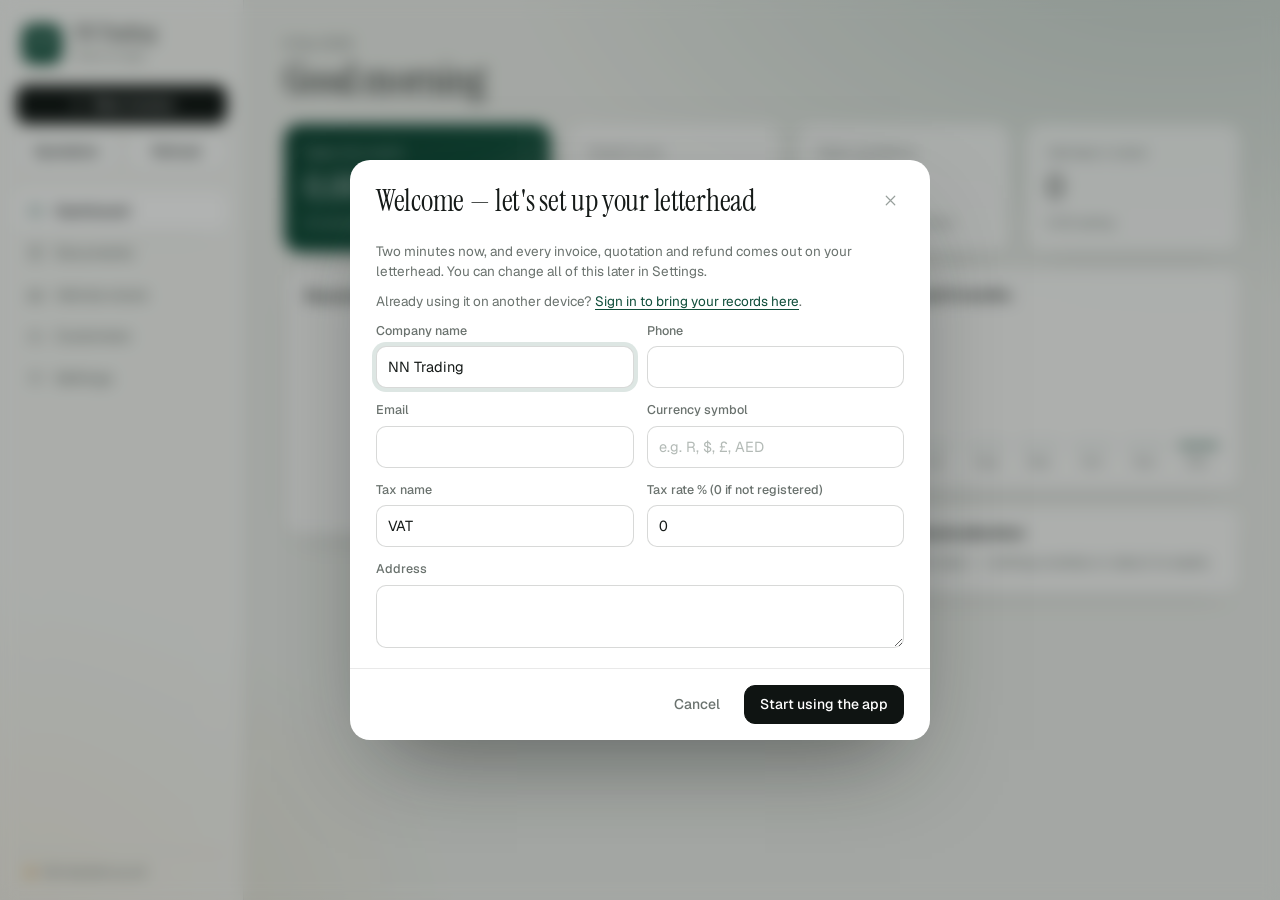
==== commit 634692a3: "Add cloud sync with sign-in Optional Supabase-backed sync: one business account, each document, cust" ====
--- a/index.html
+++ b/index.html
@@ -2,7 +2,14 @@
 <html lang="en">
 <head>
 <meta charset="utf-8">
-<meta name="viewport" content="width=device-width, initial-scale=1">
+<meta name="viewport" content="width=device-width, initial-scale=1, viewport-fit=cover">
+<meta name="theme-color" content="#eceeea">
+<meta name="apple-mobile-web-app-capable" content="yes">
+<meta name="mobile-web-app-capable" content="yes">
+<meta name="apple-mobile-web-app-title" content="NN Trading">
+<meta name="apple-mobile-web-app-status-bar-style" content="default">
+<link rel="manifest" href="manifest.webmanifest">
+<link rel="apple-touch-icon" href="assets/icons/icon-180.png">
 <title>NN Trading — Point of Sale</title>
 <link rel="icon" href="data:image/svg+xml,%3Csvg xmlns='http://www.w3.org/2000/svg' viewBox='0 0 64 64'%3E%3Crect width='64' height='64' rx='16' fill='%230f4d3a'/%3E%3Ctext x='32' y='43' font-family='Georgia,serif' font-style='italic' font-size='30' text-anchor='middle' fill='%23fff'%3ENN%3C/text%3E%3C/svg%3E">
 <link rel="stylesheet" href="assets/app.css">
@@ -17,6 +24,7 @@
 <div id="print-root"></div>
 <script src="assets/js/store.js"></script>
 <script src="assets/js/sheet.js"></script>
+<script src="assets/js/sync.js"></script>
 <script src="assets/js/app.js"></script>
 </body>
 </html>
--- a/assets/app.css
+++ b/assets/app.css
@@ -321,3 +321,65 @@
 .tbl td.who { width: 46%; }
 .tbl td.who b, .tbl td.who span { display: block; }
 .tbl td.who span { color: var(--muted); font-size: 13px; }
+
+/* ---------- phones (iPhone) ---------- */
+@media (max-width: 820px) {
+  body { font-size: 15px; }
+  #app { display: block; }
+  /* no backdrop-filter here: it would trap the fixed tab bar inside the header */
+  .side { backdrop-filter: none; -webkit-backdrop-filter: none; background: rgba(255, 255, 255, .6); position: static; height: auto; border-right: 0; border-bottom: 1px solid var(--line); padding: calc(12px + env(safe-area-inset-top)) 16px 12px; gap: 12px; }
+  .side-foot { display: none; }
+  .newbox { grid-template-columns: 1.300fr 1fr 1fr; }
+  .newrow { display: contents; }
+  .newbox .btn { padding: 10px 8px; }
+  .side nav { position: fixed; left: 0; right: 0; bottom: 0; z-index: 30; display: flex; gap: 0; padding: 6px 6px calc(6px + env(safe-area-inset-bottom)); background: rgba(255, 255, 255, .82); backdrop-filter: blur(22px) saturate(1.300); -webkit-backdrop-filter: blur(22px) saturate(1.300); border-top: 1px solid var(--line); }
+  .side nav a { flex: 1; flex-direction: column; gap: 3px; padding: 7px 2px; font-size: 10.500px; text-align: center; white-space: nowrap; }
+  .side nav a.on { box-shadow: none; background: var(--accent-soft); color: var(--accent); }
+  .side nav a .ic { width: 21px; height: 21px; }
+  #app:has(.actionbar) .side nav { display: none; }
+
+  .view { padding: 20px 16px calc(110px + env(safe-area-inset-bottom)); }
+  .page-head { flex-wrap: wrap; align-items: flex-start; margin-bottom: 16px; }
+  h1 { font-size: 34px; gap: 10px; }
+  .search { width: 100%; }
+  .stats { grid-template-columns: 1fr 1fr; gap: 10px; }
+  .stat { padding: 14px; } .stat b { font-size: 25px; }
+  .stat-hero { grid-column: 1 / -1; } .stat-hero b { font-size: 34px; }
+  .dash-grid, .dash-col, .stats, .ed-form, .doc-side { gap: 12px; }
+  .card.pad, .veh { padding: 16px; }
+  .tabs { max-width: 100%; overflow-x: auto; }
+  .card:has(> .tbl) { overflow-x: auto; -webkit-overflow-scrolling: touch; }
+  .tbl th, .tbl td { padding: 11px 10px; }
+  .tbl th:first-child, .tbl td:first-child { padding-left: 14px; }
+  .tbl-docs th:nth-child(2), .tbl-docs td:nth-child(2) { display: none; }
+  .tbl td.who { width: auto; min-width: 120px; }
+  .tbl:not(.tbl-docs) { min-width: 640px; }
+  .veh-grid { grid-template-columns: minmax(0, 1fr); }
+
+  .g2 { grid-template-columns: minmax(0, 1fr); }
+  .g3, .g4 { grid-template-columns: repeat(2, minmax(0, 1fr)); }
+  .span2, .span2g3 { grid-column: 1 / -1; }
+  /* 16px stops iOS zooming the page when a field is tapped */
+  .fld input:not([type=checkbox]):not([type=color]), .fld select, .fld textarea, .search { font-size: 16px; padding: 11px 12px; }
+  .btn { padding: 10px 15px; }
+  .toolbar .btn { flex: 1 1 auto; }
+  .lh-opts { gap: 16px; }
+
+  .actionbar { left: 0; flex-wrap: wrap; gap: 8px; padding: 10px 16px calc(10px + env(safe-area-inset-bottom)); }
+  .ab-total { width: 100%; justify-content: space-between; margin: 0; }
+  .ab-total b { font-size: 26px; }
+  .actionbar .btn { flex: 1; }
+  .view:has(.actionbar) { padding-bottom: calc(150px + env(safe-area-inset-bottom)); }
+
+  .modal-back { padding: 0; place-items: end stretch; }
+  .modal, .modal.wide { width: 100%; max-height: 92vh; border-radius: 22px 22px 0 0; }
+  .modal header { padding: 20px 18px 4px; } .modal h2 { font-size: 26px; }
+  .modal-body { padding: 10px 18px 18px; }
+  .modal footer { padding: 12px 18px calc(12px + env(safe-area-inset-bottom)); } .modal footer .btn { flex: 1; }
+  #toast { bottom: calc(86px + env(safe-area-inset-bottom)); white-space: nowrap; }
+}
+
+/* cloud sync */
+.link { color: var(--accent); text-decoration: underline; text-underline-offset: 3px; }
+.sync-line { display: flex; align-items: center; gap: 9px; font-size: 14px; margin: 4px 0 13px; }
+.btn:disabled { opacity: .55; cursor: default; }
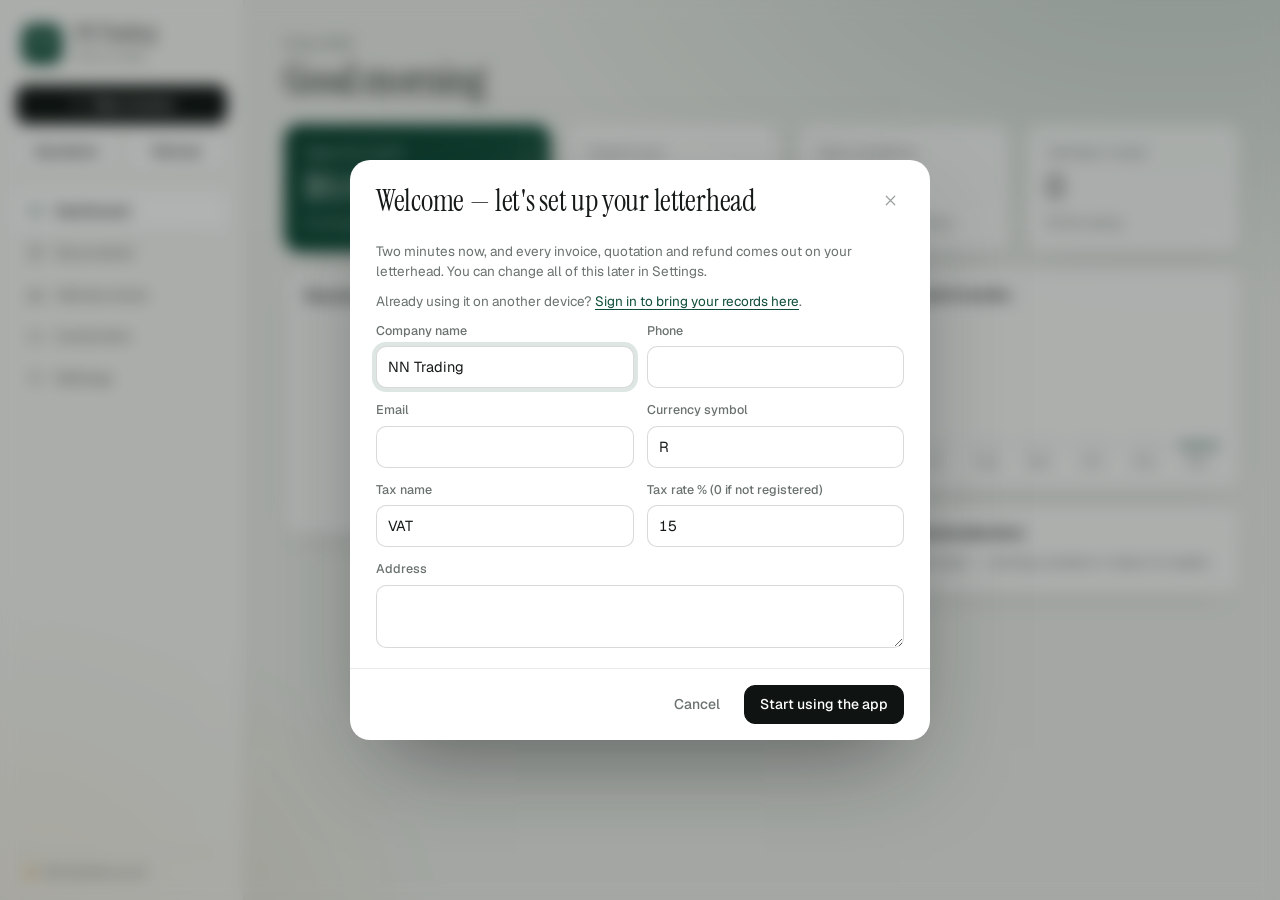
==== commit a42591c8: "Harden the app: PIN lock, password reset, security policy Add a per-device PIN lock, change/forgot p" ====
--- a/index.html
+++ b/index.html
@@ -3,6 +3,8 @@
 <head>
 <meta charset="utf-8">
 <meta name="viewport" content="width=device-width, initial-scale=1, viewport-fit=cover">
+<meta http-equiv="Content-Security-Policy" content="default-src 'self'; script-src 'self'; style-src 'self' 'unsafe-inline'; img-src 'self' data: blob:; font-src 'self'; connect-src 'self' https://eveceikpyjjqylqzblis.supabase.co; manifest-src 'self'; worker-src 'self'; object-src 'none'; base-uri 'none'; form-action 'none'">
+<meta name="referrer" content="no-referrer">
 <meta name="theme-color" content="#eceeea">
 <meta name="apple-mobile-web-app-capable" content="yes">
 <meta name="mobile-web-app-capable" content="yes">
--- a/assets/app.css
+++ b/assets/app.css
@@ -383,3 +383,23 @@
 .link { color: var(--accent); text-decoration: underline; text-underline-offset: 3px; }
 .sync-line { display: flex; align-items: center; gap: 9px; font-size: 14px; margin: 4px 0 13px; }
 .btn:disabled { opacity: .55; cursor: default; }
+
+/* acceptance block, queries line */
+.checks { gap: 2px; } .checks > span { margin-bottom: 4px; }
+.sigs { grid-template-columns: 1.300fr 1.300fr .700fr; }
+.sigs-head { grid-column: 1 / -1; font-size: 11.500px; color: #2e3532; margin-bottom: 2px; } .sigs-head b { font-weight: 600; }
+.queries { font-size: 10.500px; color: #5d6561; margin-top: 16px; }
+.queries + .sheet-foot { margin-top: 10px; }
+
+/* app lock */
+.cloud-acts { margin-top: 13px; }
+body.locked #app { filter: blur(18px); pointer-events: none; user-select: none; }
+#lock { position: fixed; inset: 0; z-index: 100; display: grid; place-items: center; padding: 20px; background: rgba(236, 238, 234, .86); backdrop-filter: blur(20px); -webkit-backdrop-filter: blur(20px); }
+#lock form { width: min(320px, 100%); display: grid; gap: 12px; justify-items: center; text-align: center; }
+#lock h2 { font: 400 30px/1.100 var(--serif); }
+#lock p { color: var(--muted); font-size: 14px; }
+#lock input { width: 100%; padding: 13px; border: 1px solid var(--line-2); border-radius: 12px; background: #fff; text-align: center; font-size: 22px; letter-spacing: .4em; }
+#lock input:focus { outline: 0; border-color: var(--accent); box-shadow: 0 0 0 4px color-mix(in srgb, var(--accent) 14%, transparent); }
+.lock-mono { width: 56px; height: 56px; border-radius: 16px; display: grid; place-items: center; background: var(--accent); color: var(--on-accent); font: italic 400 27px/1 var(--serif); }
+.lock-msg { min-height: 20px; color: var(--bad) !important; }
+@media print { #lock { display: none; } }
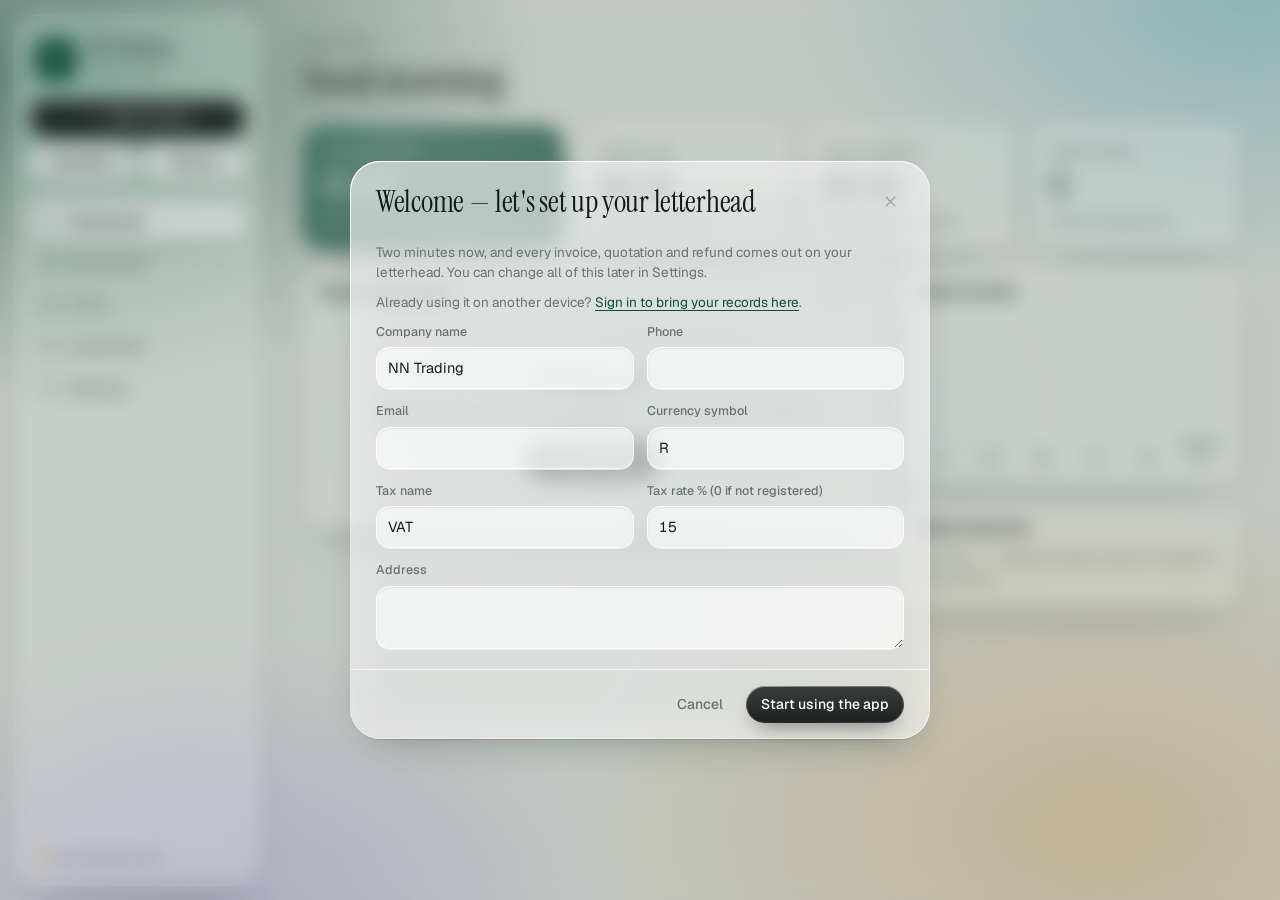
==== commit 539579c3: "Restyle the app in a liquid glass look Slowly drifting colour backdrop with fine grain; translucent " ====
--- a/index.html
+++ b/index.html
@@ -5,7 +5,7 @@
 <meta name="viewport" content="width=device-width, initial-scale=1, viewport-fit=cover">
 <meta http-equiv="Content-Security-Policy" content="default-src 'self'; script-src 'self'; style-src 'self' 'unsafe-inline'; img-src 'self' data: blob:; font-src 'self'; connect-src 'self' https://eveceikpyjjqylqzblis.supabase.co; manifest-src 'self'; worker-src 'self'; object-src 'none'; base-uri 'none'; form-action 'none'">
 <meta name="referrer" content="no-referrer">
-<meta name="theme-color" content="#eceeea">
+<meta name="theme-color" content="#e9ede8">
 <meta name="apple-mobile-web-app-capable" content="yes">
 <meta name="mobile-web-app-capable" content="yes">
 <meta name="apple-mobile-web-app-title" content="NN Trading">
--- a/assets/app.css
+++ b/assets/app.css
@@ -403,3 +403,204 @@
 .lock-mono { width: 56px; height: 56px; border-radius: 16px; display: grid; place-items: center; background: var(--accent); color: var(--on-accent); font: italic 400 27px/1 var(--serif); }
 .lock-msg { min-height: 20px; color: var(--bad) !important; }
 @media print { #lock { display: none; } }
+
+/* stock switch, parts & items */
+.head-acts { display: flex; gap: 10px; align-items: center; flex-wrap: wrap; }
+.seg a { padding: 7px 13px; font-weight: 500; font-size: 13.500px; border-radius: 8px; color: var(--muted); }
+.seg a.on { background: #fff; color: var(--text); box-shadow: var(--shadow); }
+.item-bar { display: flex; gap: 16px; align-items: center; flex-wrap: wrap; margin-bottom: 16px; font-size: 13.500px; }
+.item-bar b { font-weight: 600; color: var(--text); }
+.tbl-items td.who { width: 40%; }
+.tbl-items .pill { margin-left: 6px; }
+.pick-h { font-size: 12.500px; font-weight: 500; color: var(--muted); margin: 6px 0 8px; }
+.pick-h ~ .pick-h { margin-top: 16px; }
+.pick-search { width: 100%; margin-bottom: 10px; }
+@media (max-width: 820px) {
+  .head-acts { width: 100%; } .head-acts .btn { margin-left: auto; }
+  /* parts & items as stacked rows on phones: name | on hand, then price | buttons */
+  .card:has(> .tbl-items) { overflow-x: visible; }
+  .tbl.tbl-items { min-width: 0; }
+  .tbl-items thead { display: none; }
+  .tbl-items tr { display: grid; grid-template-columns: minmax(0, 1fr) auto; gap: 8px 12px; align-items: center; padding: 14px 16px; border-bottom: 1px solid var(--line); }
+  .tbl-items tbody tr:last-child { border-bottom: 0; }
+  .tbl-items td, .tbl-items td:first-child { padding: 0; border: 0; width: auto; }
+  .tbl-items td:nth-child(3), .tbl-items td:nth-child(5) { display: none; }
+  .tbl-items td:nth-child(4) { text-align: left; color: var(--muted); }
+  .tbl-items td:nth-child(4)::before { content: 'Price '; }
+}
+
+/* free-form details on items */
+.det-row { display: grid; grid-template-columns: minmax(0, .8fr) minmax(0, 1.4fr) auto; gap: 8px; align-items: center; margin-bottom: 8px; }
+.det-row input { width: 100%; padding: 9px 11px; border: 1px solid var(--line-2); border-radius: 10px; background: #fff; min-width: 0; }
+.det-row input:focus { outline: 0; border-color: var(--accent); box-shadow: 0 0 0 4px color-mix(in srgb, var(--accent) 14%, transparent); }
+.det-add { justify-self: start; padding-left: 4px; }
+.item-bar .tabs { margin-bottom: 0; }
+.item-bar .search { flex: 1 1 260px; width: auto; }
+@media (max-width: 820px) { .det-row input { font-size: 16px; } .item-bar .tabs { width: 100%; } }
+
+/* =====================================================================
+   Liquid glass
+   A slow, softly coloured backdrop with layered translucent surfaces on
+   top: frosted fill, a bright rim that catches the light on the upper
+   edge, and a highlight that follows the pointer. Paper (the invoice
+   preview and print) stays solid white.
+   ===================================================================== */
+:root {
+  --lg-fill: rgba(255, 255, 255, .44);
+  --lg-fill-strong: rgba(255, 255, 255, .66);
+  --lg-blur: blur(26px) saturate(1.800);
+  --lg-rim: linear-gradient(150deg, rgba(255, 255, 255, .98), rgba(255, 255, 255, .28) 28%, rgba(255, 255, 255, .06) 55%, rgba(255, 255, 255, .55) 100%);
+  --lg-shadow: inset 0 1px 0 rgba(255, 255, 255, .85), inset 0 -1px 0 rgba(255, 255, 255, .22), 0 1px 2px rgba(12, 32, 24, .05), 0 18px 40px -22px rgba(12, 32, 24, .38);
+  --lg-radius: 22px;
+}
+body { background: #e9ede8; }
+body::before {
+  content: ''; position: fixed; inset: -25%; z-index: -2; pointer-events: none; will-change: transform;
+  background:
+    radial-gradient(38% 34% at 18% 22%, color-mix(in srgb, var(--accent) 55%, transparent), transparent 70%),
+    radial-gradient(34% 30% at 82% 16%, rgba(120, 190, 200, .55), transparent 70%),
+    radial-gradient(40% 36% at 74% 78%, rgba(226, 196, 150, .62), transparent 70%),
+    radial-gradient(30% 28% at 28% 84%, rgba(168, 156, 220, .42), transparent 70%),
+    radial-gradient(26% 24% at 52% 48%, color-mix(in srgb, var(--accent) 22%, #fff), transparent 70%);
+  animation: lg-drift 48s ease-in-out infinite alternate;
+}
+body::after {
+  /* fine grain so the glass reads as a material, not flat colour */
+  content: ''; position: fixed; inset: 0; z-index: -1; pointer-events: none; opacity: .5; mix-blend-mode: soft-light;
+  background-image: url("data:image/svg+xml,%3Csvg xmlns='http://www.w3.org/2000/svg' width='160' height='160'%3E%3Cfilter id='n'%3E%3CfeTurbulence type='fractalNoise' baseFrequency='.9' numOctaves='2' stitchTiles='stitch'/%3E%3CfeColorMatrix values='0 0 0 0 .5 0 0 0 0 .5 0 0 0 0 .5 0 0 0 .55 0'/%3E%3C/filter%3E%3Crect width='100%25' height='100%25' filter='url(%23n)'/%3E%3C/svg%3E");
+}
+@keyframes lg-drift {
+  0% { transform: translate3d(0, 0, 0) rotate(0deg) scale(1); }
+  50% { transform: translate3d(4%, -3%, 0) rotate(8deg) scale(1.06); }
+  100% { transform: translate3d(-3%, 4%, 0) rotate(-6deg) scale(1.03); }
+}
+@media (prefers-reduced-motion: reduce) { body::before { animation: none; } }
+
+/* ---- the glass surfaces ---- */
+.card, .stat, .side, .modal, .actionbar, #lock form {
+  position: relative; isolation: isolate;
+  background: var(--lg-fill); -webkit-backdrop-filter: var(--lg-blur); backdrop-filter: var(--lg-blur);
+  border: 0; outline: 0; box-shadow: var(--lg-shadow); border-radius: var(--lg-radius);
+}
+/* bright rim, brightest top-left where the light comes from */
+.card::before, .stat::before, .side::before, .modal::before, .actionbar::before, #lock form::before, .btn::before, .tabs::before, .seg::before {
+  content: ''; position: absolute; inset: 0; border-radius: inherit; padding: 1px; pointer-events: none; z-index: 2;
+  background: var(--lg-rim);
+  -webkit-mask: linear-gradient(#000 0 0) content-box, linear-gradient(#000 0 0); -webkit-mask-composite: xor;
+  mask: linear-gradient(#000 0 0) content-box exclude, linear-gradient(#000 0 0);
+}
+/* soft light that follows the pointer (position set by app.js) */
+.card::after, .stat::after, .side::after, .modal::after {
+  content: ''; position: absolute; inset: 0; border-radius: inherit; pointer-events: none; z-index: 1; opacity: 0; transition: opacity .35s;
+  background: radial-gradient(420px circle at var(--mx, 50%) var(--my, 0%), rgba(255, 255, 255, .42), transparent 46%);
+}
+.card:hover::after, .stat:hover::after, .side:hover::after, .modal:hover::after { opacity: 1; }
+.card > *, .stat > *, .modal > * { position: relative; z-index: 3; }
+
+/* ---- layout: floating sidebar ---- */
+#app { grid-template-columns: 262px minmax(0, 1fr); }
+.side { margin: 14px 0 14px 14px; height: calc(100vh - 28px); top: 14px; border-right: 0; border-radius: 28px; background: rgba(255, 255, 255, .38); }
+.side > * { position: relative; z-index: 3; }
+.side nav a { border-radius: 14px; transition: background .2s, color .2s, box-shadow .2s; }
+.side nav a:hover { background: rgba(255, 255, 255, .45); }
+.side nav a.on { background: rgba(255, 255, 255, .78); box-shadow: inset 0 1px 0 #fff, 0 6px 18px -10px rgba(12, 32, 24, .45); }
+.side-foot { border-top-color: rgba(255, 255, 255, .55); }
+.brand-mono, .lh-mono.app { box-shadow: inset 0 1px 0 rgba(255, 255, 255, .35), 0 8px 18px -8px color-mix(in srgb, var(--accent) 70%, transparent); }
+
+/* ---- buttons: glass pills ---- */
+.btn { position: relative; border-radius: 999px; border: 0; background: rgba(255, 255, 255, .55); -webkit-backdrop-filter: blur(14px) saturate(1.600); backdrop-filter: blur(14px) saturate(1.600);
+  box-shadow: inset 0 1px 0 rgba(255, 255, 255, .9), 0 1px 2px rgba(12, 32, 24, .06), 0 6px 16px -10px rgba(12, 32, 24, .35); transition: transform .12s, background .2s, box-shadow .2s; }
+.btn:hover { border: 0; background: rgba(255, 255, 255, .78); box-shadow: inset 0 1px 0 #fff, 0 10px 22px -12px rgba(12, 32, 24, .45); }
+.btn:active { transform: scale(.97); }
+.btn.primary { background: linear-gradient(180deg, rgba(40, 48, 45, .92), rgba(12, 16, 14, .92)); color: #fff; box-shadow: inset 0 1px 0 rgba(255, 255, 255, .28), 0 10px 22px -10px rgba(12, 20, 16, .6); }
+.btn.primary:hover { background: linear-gradient(180deg, rgba(56, 66, 62, .94), rgba(18, 24, 21, .94)); }
+.btn.primary::before { opacity: .35; }
+.btn.accent { background: linear-gradient(180deg, color-mix(in srgb, var(--accent) 78%, #fff), var(--accent)); color: var(--on-accent); box-shadow: inset 0 1px 0 rgba(255, 255, 255, .4), 0 10px 22px -10px color-mix(in srgb, var(--accent) 80%, transparent); }
+.btn.ghost, .btn.ghost-dark, .btn.danger { background: transparent; box-shadow: none; -webkit-backdrop-filter: none; backdrop-filter: none; }
+.btn.ghost::before, .btn.ghost-dark::before, .btn.danger::before { display: none; }
+.btn.ghost:hover, .btn.ghost-dark:hover { background: rgba(255, 255, 255, .45); }
+.btn.danger:hover { background: rgba(179, 38, 30, .08); }
+.icon-btn { border-radius: 999px; } .icon-btn:hover { background: rgba(255, 255, 255, .6); }
+
+/* ---- segmented controls / tabs: a glass lens slides over the active one ---- */
+.tabs, .seg { position: relative; border-radius: 999px; padding: 4px; background: rgba(255, 255, 255, .32); -webkit-backdrop-filter: blur(16px) saturate(1.600); backdrop-filter: blur(16px) saturate(1.600); box-shadow: inset 0 1px 2px rgba(12, 32, 24, .08); }
+.tabs a, .seg a, .seg button { border-radius: 999px; position: relative; z-index: 3; }
+.tabs a.on, .seg a.on, .seg button.on { background: rgba(255, 255, 255, .88); box-shadow: inset 0 1px 0 #fff, 0 4px 14px -6px rgba(12, 32, 24, .35); }
+
+/* ---- fields ---- */
+.fld input:not([type=checkbox]):not([type=color]), .fld select, .fld textarea, .search, .det-row input, #lock input {
+  background: rgba(255, 255, 255, .62); border: 1px solid rgba(255, 255, 255, .7); border-radius: 14px;
+  box-shadow: inset 0 1px 2px rgba(12, 32, 24, .07), 0 1px 0 rgba(255, 255, 255, .6);
+}
+.search { border-radius: 999px; }
+.fld input:focus, .fld select:focus, .fld textarea:focus, .search:focus, .det-row input:focus { background: rgba(255, 255, 255, .9); border-color: color-mix(in srgb, var(--accent) 55%, #fff); }
+
+/* ---- inner pieces ---- */
+.line, .numbox { background: rgba(255, 255, 255, .34); border: 1px solid rgba(255, 255, 255, .65); border-radius: 18px; box-shadow: inset 0 1px 0 rgba(255, 255, 255, .7); }
+.tbl th { border-bottom-color: rgba(255, 255, 255, .6); }
+.tbl td { border-bottom-color: rgba(15, 20, 18, .06); }
+.tbl tbody tr:hover, .attn:hover { background: rgba(255, 255, 255, .42); }
+.attn { border-top-color: rgba(15, 20, 18, .06); }
+.pickrow { background: rgba(255, 255, 255, .55); border: 1px solid rgba(255, 255, 255, .75); border-radius: 16px; box-shadow: inset 0 1px 0 #fff, 0 6px 16px -12px rgba(12, 32, 24, .4); }
+.pickrow:hover { background: rgba(255, 255, 255, .85); border-color: color-mix(in srgb, var(--accent) 40%, #fff); }
+.plate { border-radius: 999px; }
+.pill { -webkit-backdrop-filter: blur(8px); backdrop-filter: blur(8px); }
+.bar span { border-radius: 10px; background: linear-gradient(180deg, color-mix(in srgb, var(--accent) 28%, #fff), color-mix(in srgb, var(--accent) 12%, #fff)); box-shadow: inset 0 1px 0 rgba(255, 255, 255, .8); }
+.bar:last-child span { background: linear-gradient(180deg, color-mix(in srgb, var(--accent) 70%, #fff), var(--accent)); box-shadow: inset 0 1px 0 rgba(255, 255, 255, .45), 0 8px 18px -8px color-mix(in srgb, var(--accent) 80%, transparent); }
+
+/* hero figure: tinted glass */
+.stat-hero { background: linear-gradient(150deg, color-mix(in srgb, var(--accent) 82%, transparent), color-mix(in srgb, var(--accent) 58%, transparent)); color: var(--on-accent); }
+.stat-hero::after { background: radial-gradient(420px circle at var(--mx, 30%) var(--my, 0%), rgba(255, 255, 255, .28), transparent 50%); opacity: 1; }
+
+/* paper floats above the glass */
+.sheet-fit { border-radius: 12px; box-shadow: 0 1px 1px rgba(12, 32, 24, .05), 0 30px 60px -30px rgba(12, 32, 24, .5), 0 0 0 1px rgba(255, 255, 255, .7); }
+
+/* ---- floating action bar ---- */
+.actionbar { left: 290px; right: 28px; bottom: 16px; border-top: 0; border-radius: 26px; padding: 12px 14px 12px 24px; background: rgba(255, 255, 255, .5); }
+.actionbar > * { position: relative; z-index: 3; }
+.view:has(.actionbar) { padding-bottom: 130px; }
+
+/* ---- modal ---- */
+.modal-back { background: rgba(20, 30, 26, .18); -webkit-backdrop-filter: blur(10px) saturate(1.200); backdrop-filter: blur(10px) saturate(1.200); }
+.modal { background: rgba(255, 255, 255, .62); border-radius: 30px; }
+.modal footer { border-top-color: rgba(255, 255, 255, .6); }
+
+#toast { background: rgba(18, 24, 21, .72); -webkit-backdrop-filter: blur(18px) saturate(1.600); backdrop-filter: blur(18px) saturate(1.600); box-shadow: inset 0 1px 0 rgba(255, 255, 255, .22), 0 16px 34px -14px rgba(0, 0, 0, .5); }
+#lock { background: rgba(233, 237, 232, .3); }
+#lock form { padding: 30px 26px; border-radius: 32px; }
+
+/* ---- phones: floating header and tab bar ---- */
+@media (max-width: 820px) {
+  #app { display: block; }
+  /* (no backdrop-filter on the header: it would trap the fixed tab bar inside it) */
+  .side { margin: calc(8px + env(safe-area-inset-top)) 10px 0; height: auto; border-radius: 26px; background: rgba(255, 255, 255, .55); -webkit-backdrop-filter: none; backdrop-filter: none; }
+  .side::after { display: none; }
+  /* the header is a glass layer of its own; lift it (and the tab bar inside it) above the page */
+  .side { z-index: 30; }
+  .side nav { left: 10px; right: 10px; bottom: calc(8px + env(safe-area-inset-bottom)); padding: 6px; border-radius: 30px; border-top: 0;
+    background: rgba(255, 255, 255, .5); -webkit-backdrop-filter: var(--lg-blur); backdrop-filter: var(--lg-blur); box-shadow: var(--lg-shadow); }
+  .side nav::before { content: ''; position: absolute; inset: 0; border-radius: inherit; padding: 1px; pointer-events: none; background: var(--lg-rim);
+    -webkit-mask: linear-gradient(#000 0 0) content-box, linear-gradient(#000 0 0); -webkit-mask-composite: xor; mask: linear-gradient(#000 0 0) content-box exclude, linear-gradient(#000 0 0); }
+  .side nav a { border-radius: 24px; }
+  .side nav a.on { background: rgba(255, 255, 255, .85); color: var(--accent); box-shadow: inset 0 1px 0 #fff, 0 6px 16px -8px rgba(12, 32, 24, .4); }
+  .view { padding-bottom: calc(118px + env(safe-area-inset-bottom)); }
+  .actionbar { left: 10px; right: 10px; bottom: calc(8px + env(safe-area-inset-bottom)); border-radius: 26px; padding: 10px 12px; }
+  .view:has(.actionbar) { padding-bottom: calc(170px + env(safe-area-inset-bottom)); }
+  .modal, .modal.wide { border-radius: 30px 30px 0 0; background: rgba(255, 255, 255, .72); }
+  #toast { bottom: calc(96px + env(safe-area-inset-bottom)); }
+  /* lighter blur on phones keeps scrolling smooth */
+  .card, .stat { -webkit-backdrop-filter: blur(18px) saturate(1.600); backdrop-filter: blur(18px) saturate(1.600); }
+}
+@media print { body::before, body::after { display: none; } }
+
+.attn .plate { flex: none; }
+/* keep the pinned surfaces pinned (the glass rules above set position: relative) */
+.side { position: sticky; }
+.actionbar { position: fixed; z-index: 20; }
+@media (max-width: 820px) { .side { position: relative; } }
+/* bars that carry controls need more body so text behind never competes */
+.actionbar { background: rgba(255, 255, 255, .72); }
+@media (max-width: 820px) {
+  .actionbar { background: rgba(250, 251, 249, .86); }
+  .side nav { background: rgba(250, 251, 249, .8); }
+}
